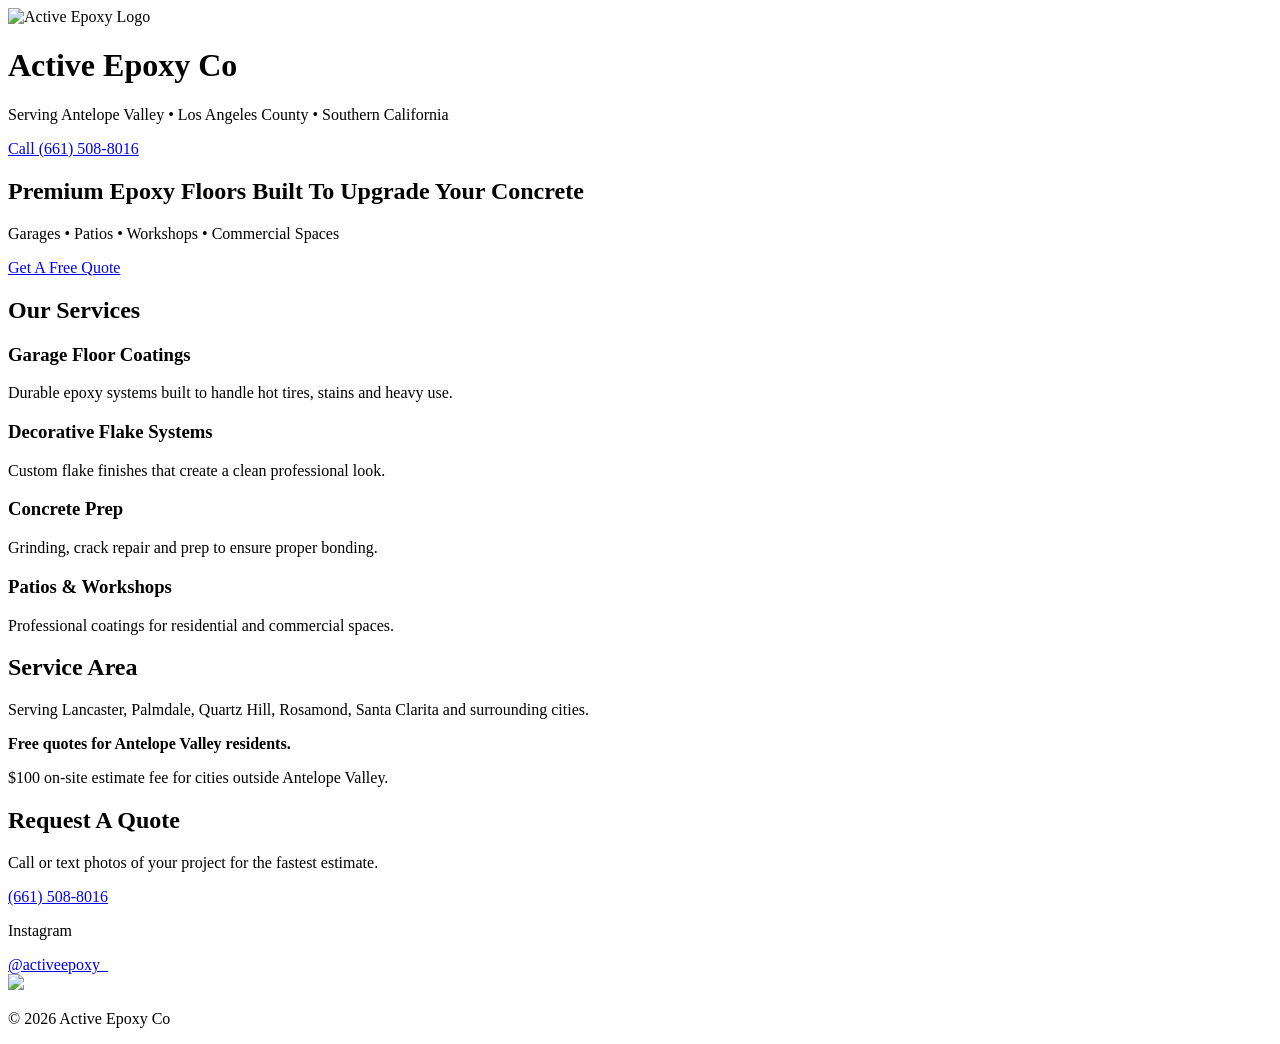
==== index.html @ 8d5c8953 "index.html" ====
<!DOCTYPE html>
<html lang="en">
<head>
<meta charset="UTF-8">
<meta name="viewport" content="width=device-width, initial-scale=1.0">
<title>Active Epoxy Co</title>

<link rel="stylesheet" href="style.css">

</head>

<body>

<header>

<div class="logo">
<img src="images/logo1.png" alt="Active Epoxy Logo">
</div>

<h1>Active Epoxy Co</h1>

<p>Serving Antelope Valley • Los Angeles County • Southern California</p>

<a class="callbtn" href="tel:6615088016">Call (661) 508-8016</a>

</header>


<section class="hero">

<h2>Premium Epoxy Floors Built To Upgrade Your Concrete</h2>

<p>Garages • Patios • Workshops • Commercial Spaces</p>

<a class="quote" href="tel:6615088016">Get A Free Quote</a>

</section>


<section>

<h2>Our Services</h2>

<div class="grid">

<div class="card">
<h3>Garage Floor Coatings</h3>
<p>Durable epoxy systems built to handle hot tires, stains and heavy use.</p>
</div>

<div class="card">
<h3>Decorative Flake Systems</h3>
<p>Custom flake finishes that create a clean professional look.</p>
</div>

<div class="card">
<h3>Concrete Prep</h3>
<p>Grinding, crack repair and prep to ensure proper bonding.</p>
</div>

<div class="card">
<h3>Patios & Workshops</h3>
<p>Professional coatings for residential and commercial spaces.</p>
</div>

</div>

</section>


<section class="servicearea">

<h2>Service Area</h2>

<p>Serving Lancaster, Palmdale, Quartz Hill, Rosamond, Santa Clarita and surrounding cities.</p>

<p><strong>Free quotes for Antelope Valley residents.</strong></p>

<p>$100 on-site estimate fee for cities outside Antelope Valley.</p>

</section>


<section class="contact">

<h2>Request A Quote</h2>

<p>Call or text photos of your project for the fastest estimate.</p>

<a class="callbtn" href="tel:6615088016">(661) 508-8016</a>

<p>Instagram</p>

<a href="https://instagram.com/activeepoxy_">@activeepoxy_</a>

</section>


<footer>

<img src="images/logo2.png" class="footerlogo">

<p>© 2026 Active Epoxy Co</p>

</footer>

</body>
</html>
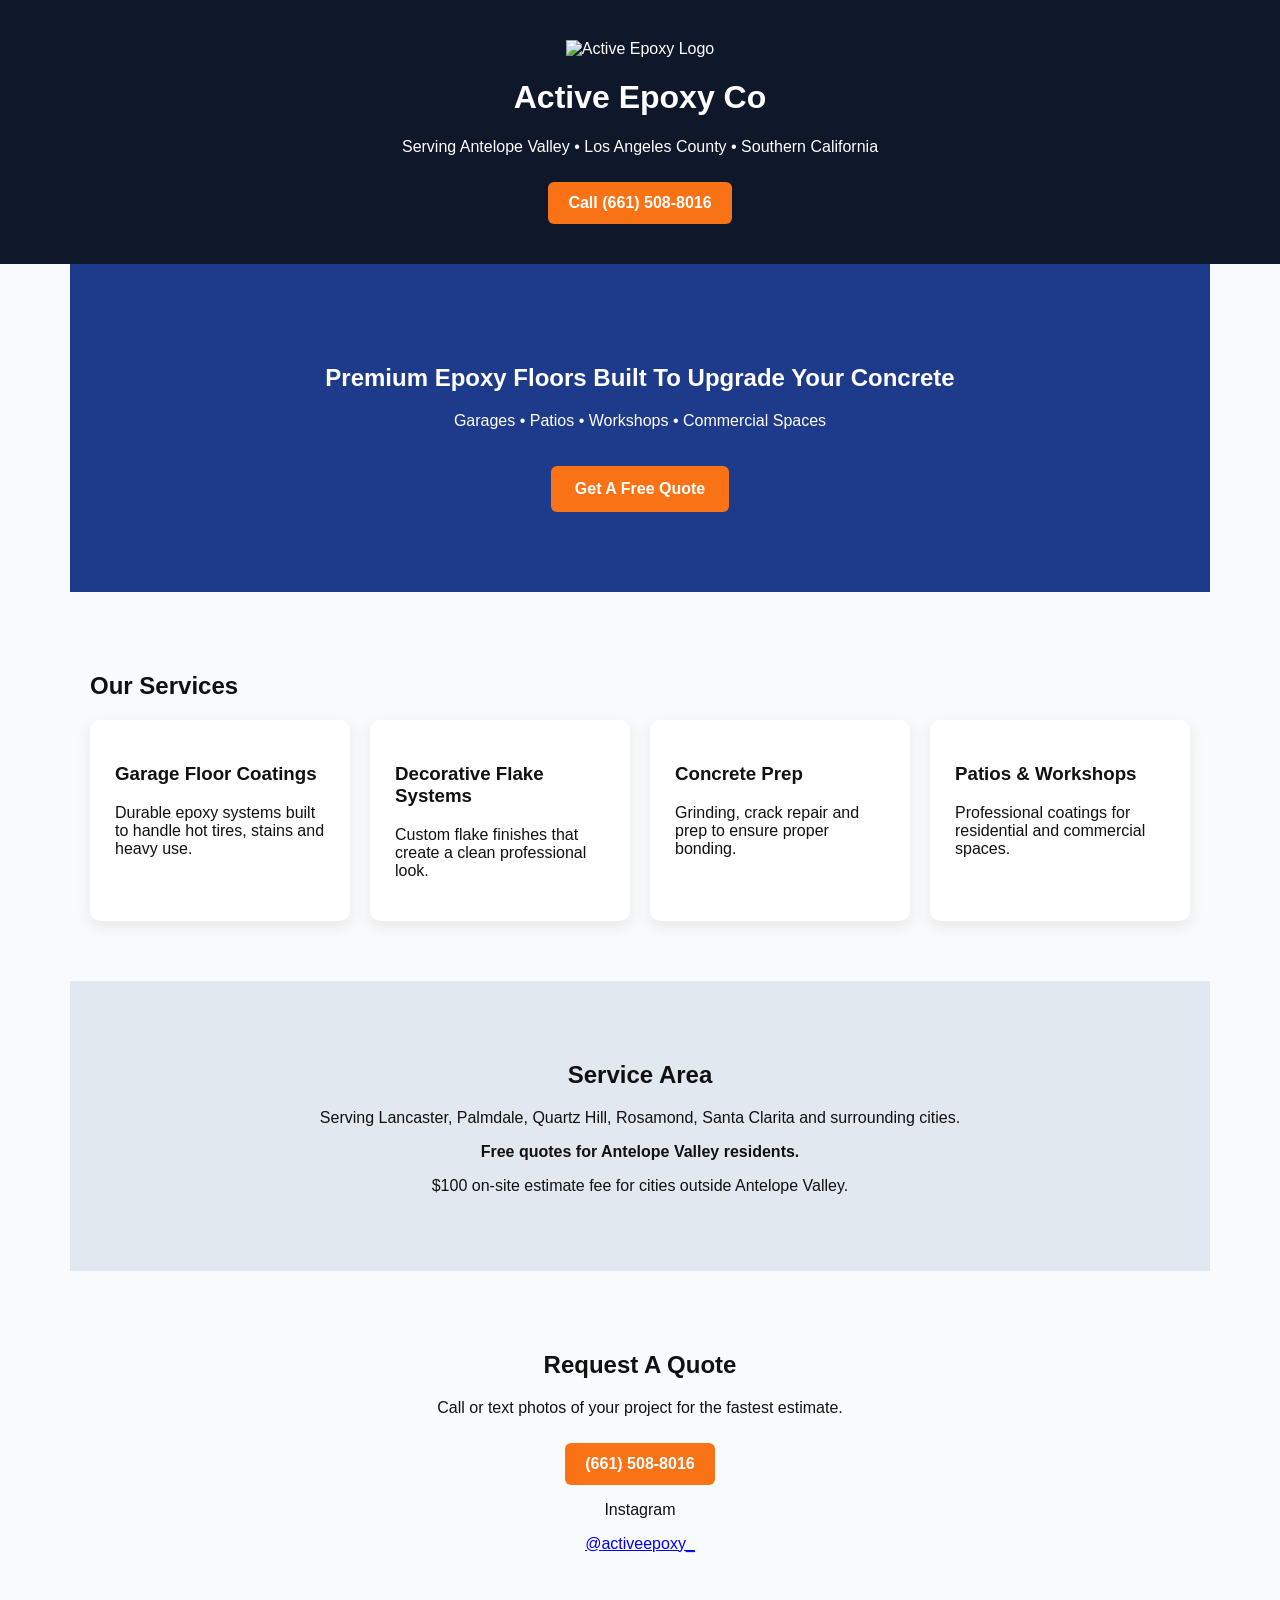
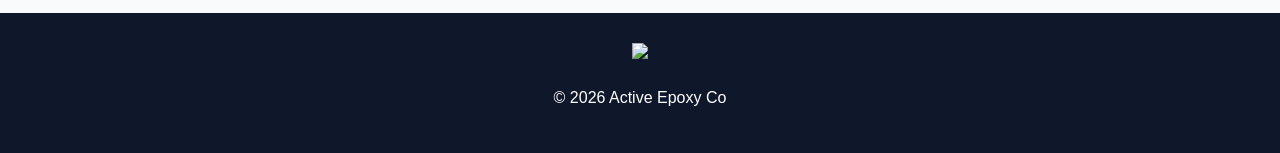
==== commit fed0f8ff: "Update index.html" ====
--- a/index.html
+++ b/index.html
@@ -14,7 +14,7 @@
 <header>
 
 <div class="logo">
-<img src="images/logo1.png" alt="Active Epoxy Logo">
+<img src="images/logo1.PNG" alt="Active Epoxy Logo">
 </div>
 
 <h1>Active Epoxy Co</h1>
@@ -98,7 +98,7 @@
 
 <footer>
 
-<img src="images/logo2.png" class="footerlogo">
+<img src="images/logo2.PNG" class="footerlogo">
 
 <p>© 2026 Active Epoxy Co</p>
 
--- a/style.css
+++ b/style.css
@@ -0,0 +1,86 @@
+body{
+font-family:Arial;
+margin:0;
+background:#f8fafc;
+color:#111;
+}
+
+header{
+background:#0f172a;
+color:white;
+padding:40px;
+text-align:center;
+}
+
+.logo img{
+width:120px;
+}
+
+.hero{
+background:#1e3a8a;
+color:white;
+padding:80px 20px;
+text-align:center;
+}
+
+.quote{
+background:#f97316;
+color:white;
+padding:14px 24px;
+display:inline-block;
+margin-top:20px;
+text-decoration:none;
+border-radius:6px;
+font-weight:bold;
+}
+
+.callbtn{
+background:#f97316;
+color:white;
+padding:12px 20px;
+border-radius:6px;
+text-decoration:none;
+display:inline-block;
+margin-top:10px;
+font-weight:bold;
+}
+
+section{
+padding:60px 20px;
+max-width:1100px;
+margin:auto;
+}
+
+.grid{
+display:grid;
+grid-template-columns:repeat(auto-fit,minmax(250px,1fr));
+gap:20px;
+}
+
+.card{
+background:white;
+padding:25px;
+border-radius:10px;
+box-shadow:0 5px 15px rgba(0,0,0,0.08);
+}
+
+.servicearea{
+background:#e2e8f0;
+text-align:center;
+}
+
+.contact{
+text-align:center;
+}
+
+footer{
+background:#0f172a;
+color:white;
+text-align:center;
+padding:30px;
+}
+
+.footerlogo{
+width:80px;
+margin-bottom:10px;
+}
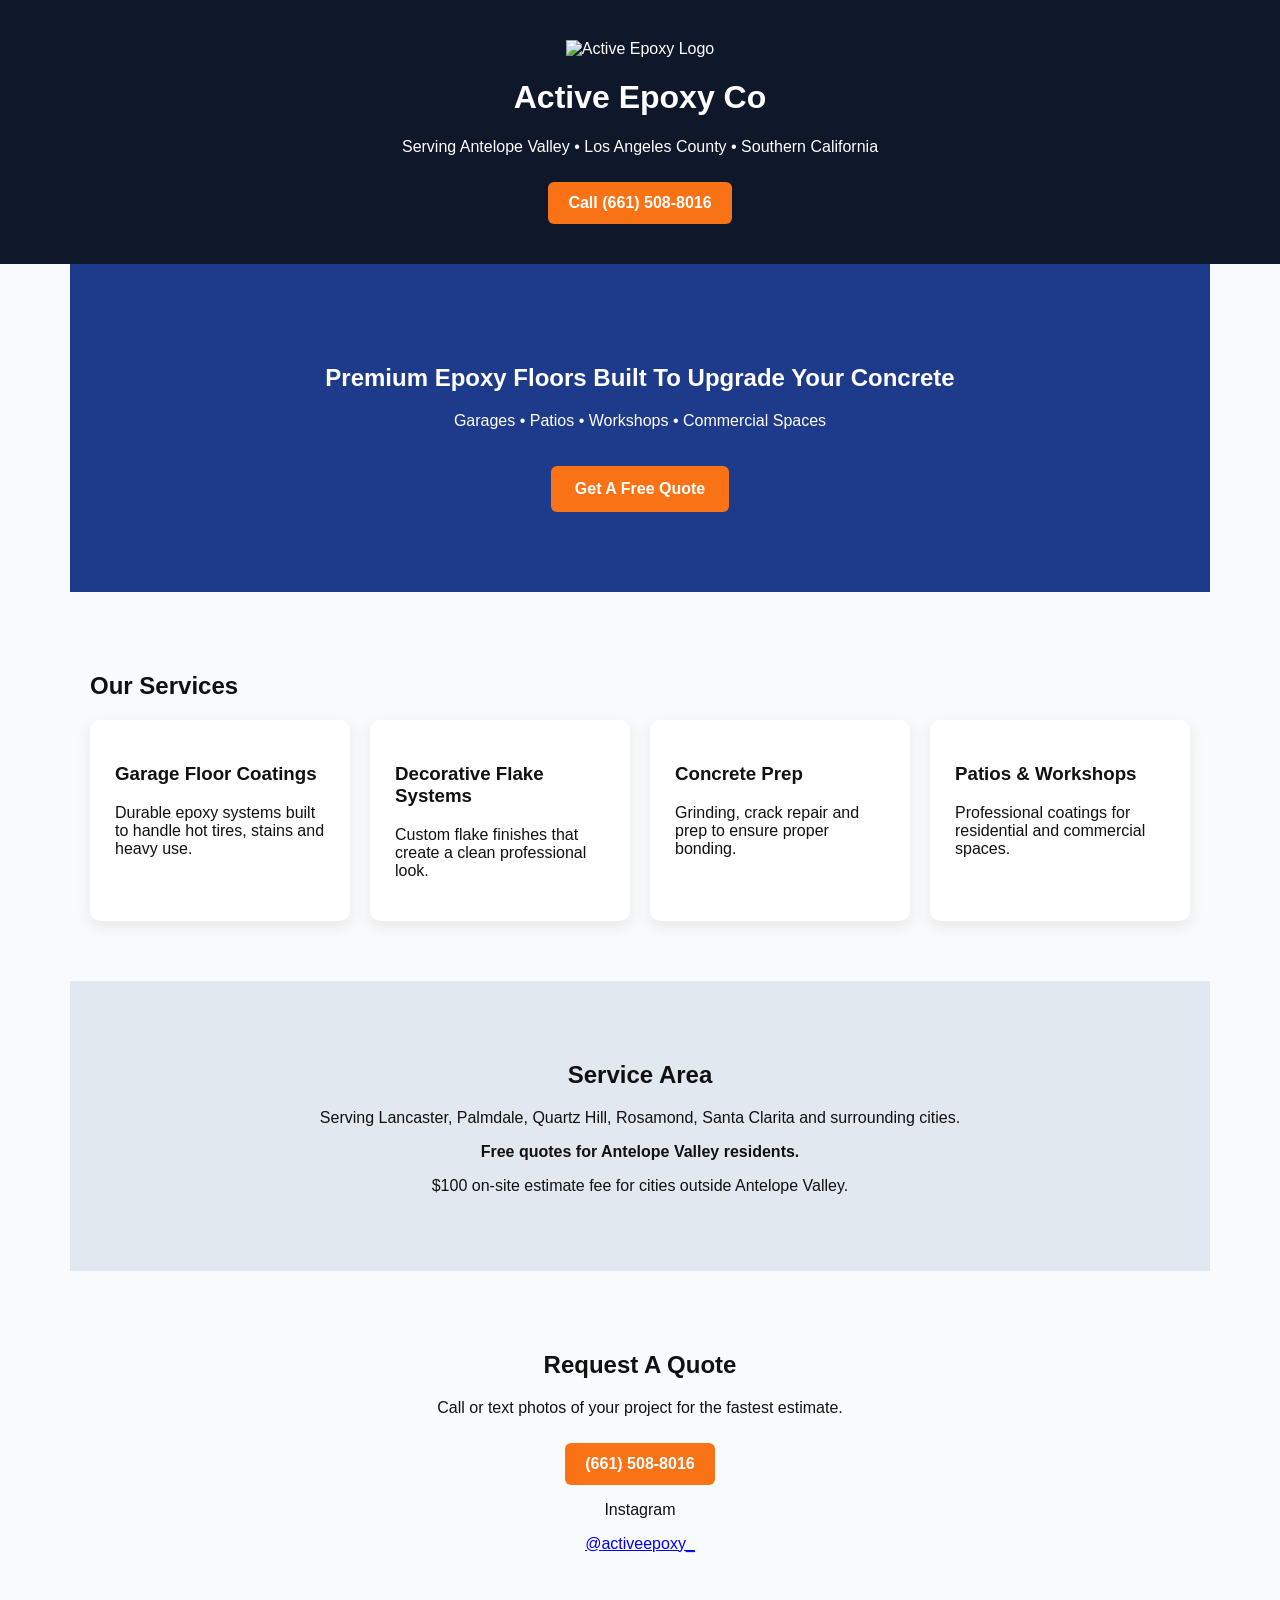
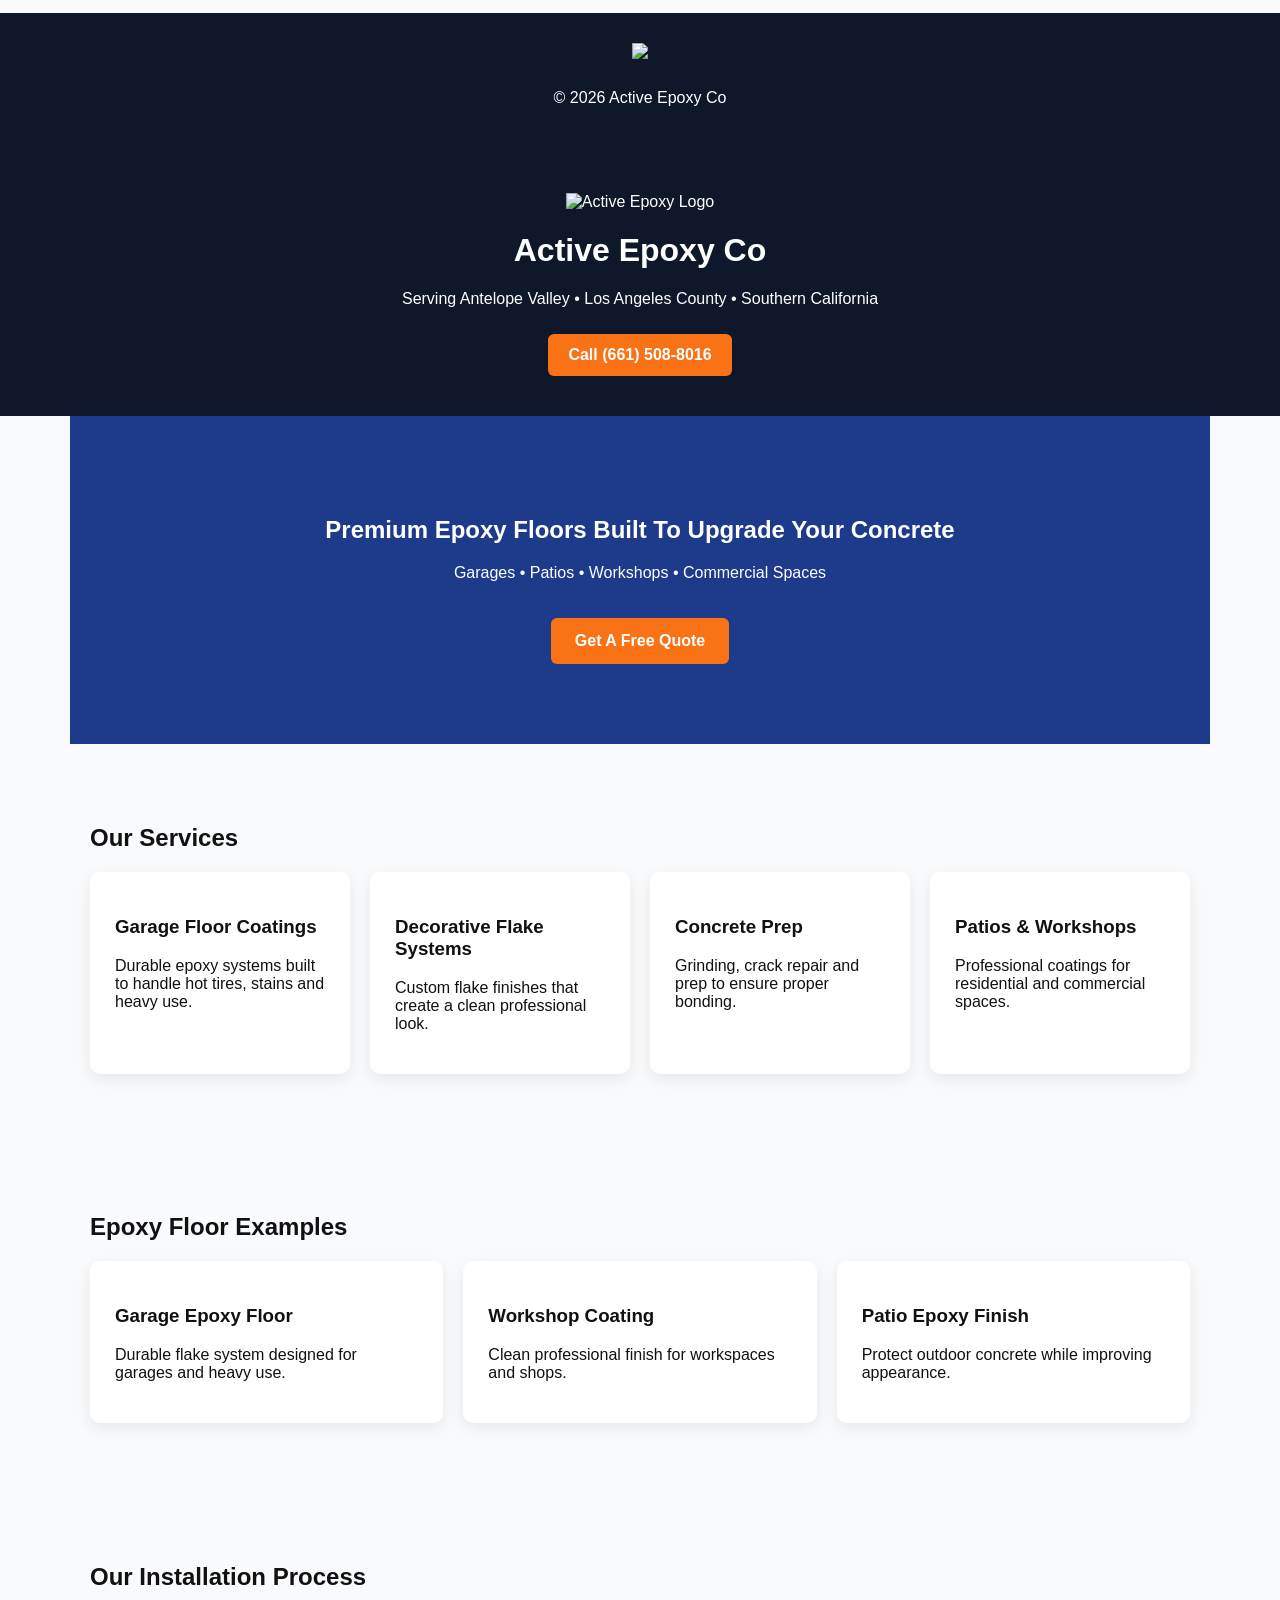
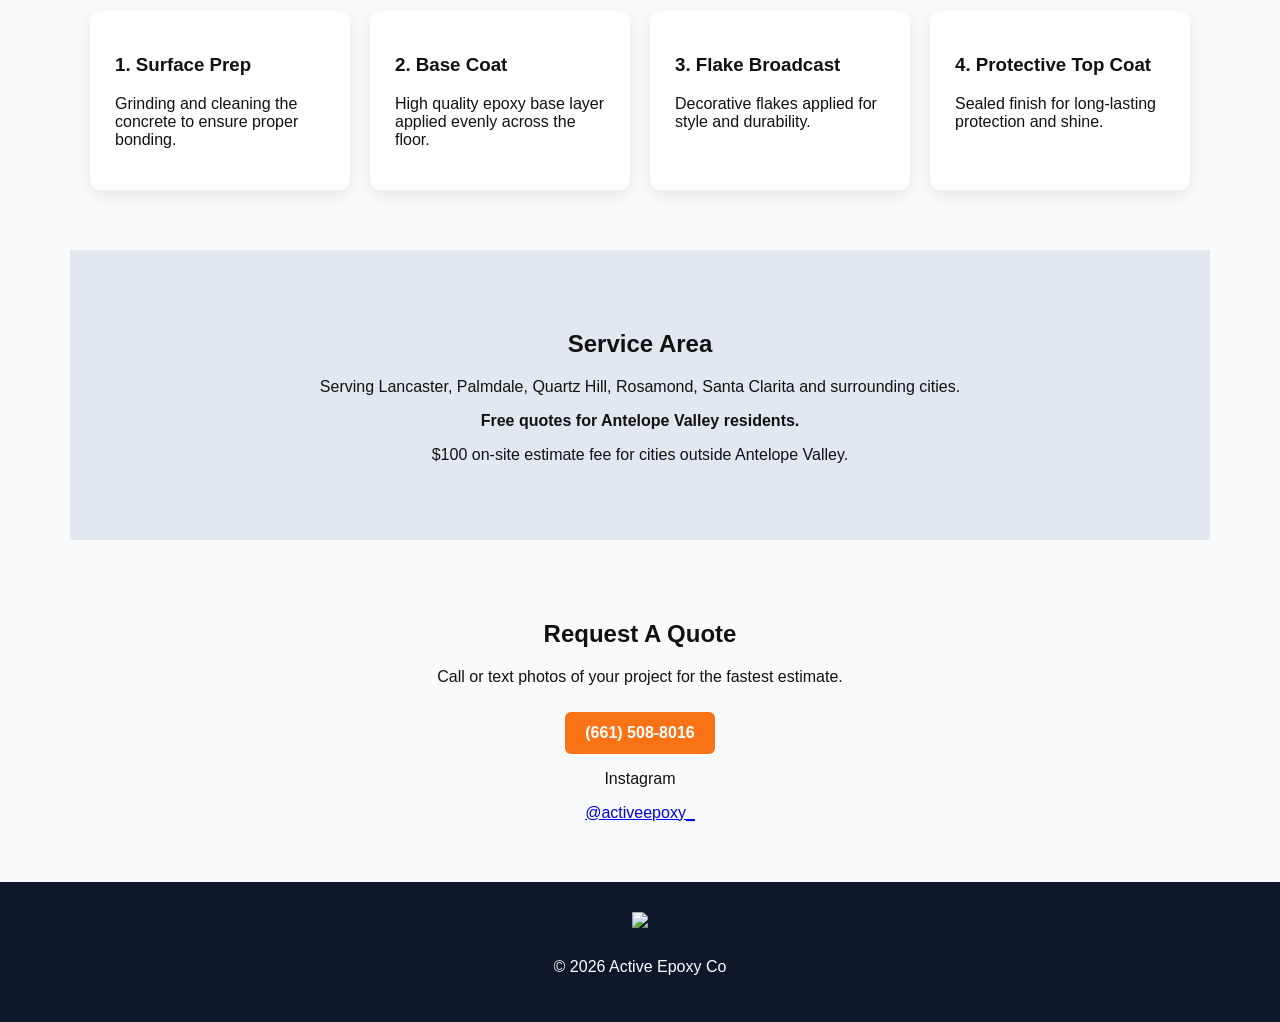
==== commit b7fbb214: "Update index.html" ====
--- a/index.html
+++ b/index.html
@@ -106,3 +106,163 @@
 
 </body>
 </html>
+<!DOCTYPE html>
+
+<html lang="en">
+
+<head>
+<meta charset="UTF-8">
+<meta name="viewport" content="width=device-width, initial-scale=1.0">
+<title>Active Epoxy Co</title>
+
+<link rel="stylesheet" href="style.css">
+
+</head>
+
+<body>
+
+<header>
+
+<div class="logo">
+<img src="logo1.PNG" alt="Active Epoxy Logo">
+</div>
+
+<h1>Active Epoxy Co</h1>
+
+<p>Serving Antelope Valley • Los Angeles County • Southern California</p>
+
+<a class="callbtn" href="tel:6615088016">Call (661) 508-8016</a>
+
+</header>
+
+<section class="hero">
+
+<h2>Premium Epoxy Floors Built To Upgrade Your Concrete</h2>
+
+<p>Garages • Patios • Workshops • Commercial Spaces</p>
+
+<a class="quote" href="tel:6615088016">Get A Free Quote</a>
+
+</section>
+
+<section>
+
+<h2>Our Services</h2>
+
+<div class="grid">
+
+<div class="card">
+<h3>Garage Floor Coatings</h3>
+<p>Durable epoxy systems built to handle hot tires, stains and heavy use.</p>
+</div>
+
+<div class="card">
+<h3>Decorative Flake Systems</h3>
+<p>Custom flake finishes that create a clean professional look.</p>
+</div>
+
+<div class="card">
+<h3>Concrete Prep</h3>
+<p>Grinding, crack repair and prep to ensure proper bonding.</p>
+</div>
+
+<div class="card">
+<h3>Patios & Workshops</h3>
+<p>Professional coatings for residential and commercial spaces.</p>
+</div>
+
+</div>
+
+</section>
+
+<section>
+
+<h2>Epoxy Floor Examples</h2>
+
+<div class="grid">
+
+<div class="card">
+<h3>Garage Epoxy Floor</h3>
+<p>Durable flake system designed for garages and heavy use.</p>
+</div>
+
+<div class="card">
+<h3>Workshop Coating</h3>
+<p>Clean professional finish for workspaces and shops.</p>
+</div>
+
+<div class="card">
+<h3>Patio Epoxy Finish</h3>
+<p>Protect outdoor concrete while improving appearance.</p>
+</div>
+
+</div>
+
+</section>
+
+<section>
+
+<h2>Our Installation Process</h2>
+
+<div class="grid">
+
+<div class="card">
+<h3>1. Surface Prep</h3>
+<p>Grinding and cleaning the concrete to ensure proper bonding.</p>
+</div>
+
+<div class="card">
+<h3>2. Base Coat</h3>
+<p>High quality epoxy base layer applied evenly across the floor.</p>
+</div>
+
+<div class="card">
+<h3>3. Flake Broadcast</h3>
+<p>Decorative flakes applied for style and durability.</p>
+</div>
+
+<div class="card">
+<h3>4. Protective Top Coat</h3>
+<p>Sealed finish for long-lasting protection and shine.</p>
+</div>
+
+</div>
+
+</section>
+
+<section class="servicearea">
+
+<h2>Service Area</h2>
+
+<p>Serving Lancaster, Palmdale, Quartz Hill, Rosamond, Santa Clarita and surrounding cities.</p>
+
+<p><strong>Free quotes for Antelope Valley residents.</strong></p>
+
+<p>$100 on-site estimate fee for cities outside Antelope Valley.</p>
+
+</section>
+
+<section class="contact">
+
+<h2>Request A Quote</h2>
+
+<p>Call or text photos of your project for the fastest estimate.</p>
+
+<a class="callbtn" href="tel:6615088016">(661) 508-8016</a>
+
+<p>Instagram</p>
+
+<a href="https://instagram.com/activeepoxy_">@activeepoxy_</a>
+
+</section>
+
+<footer>
+
+<img src="logo2.PNG" class="footerlogo">
+
+<p>© 2026 Active Epoxy Co</p>
+
+</footer>
+
+</body>
+</html>
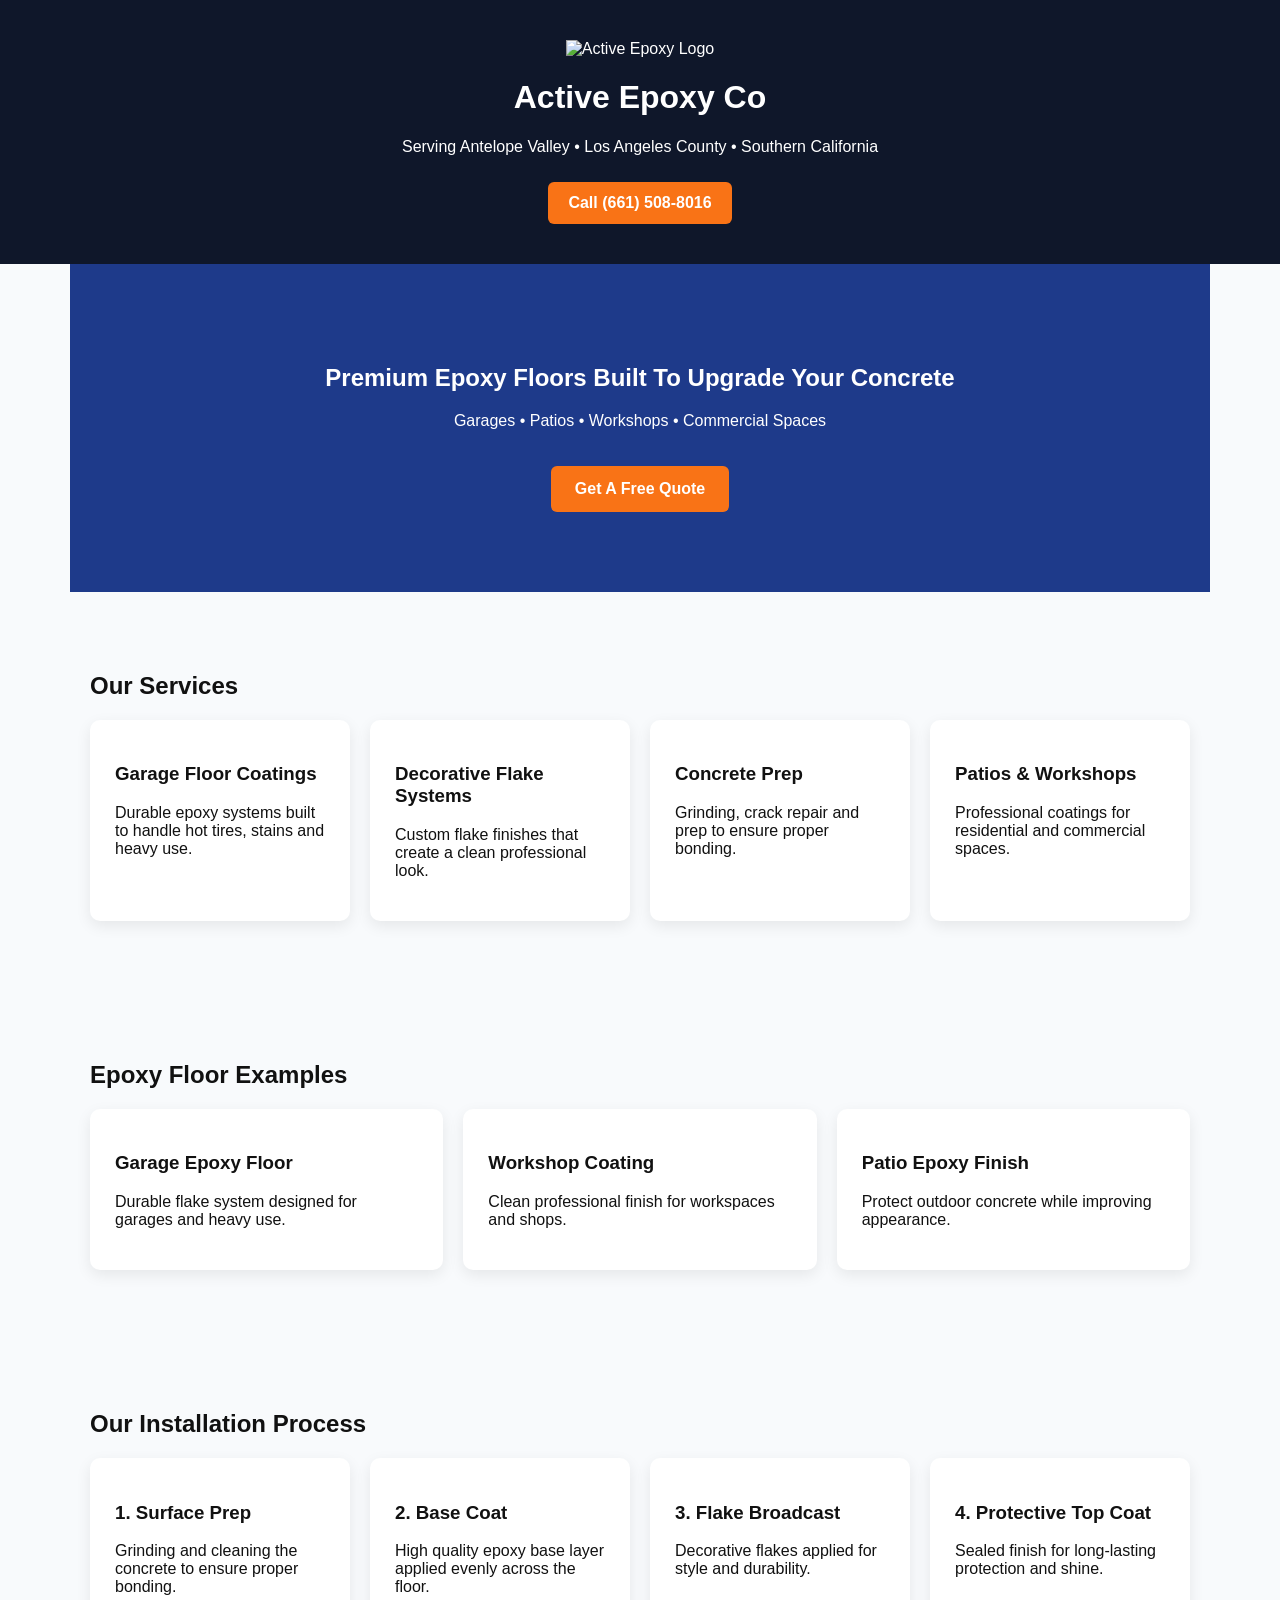
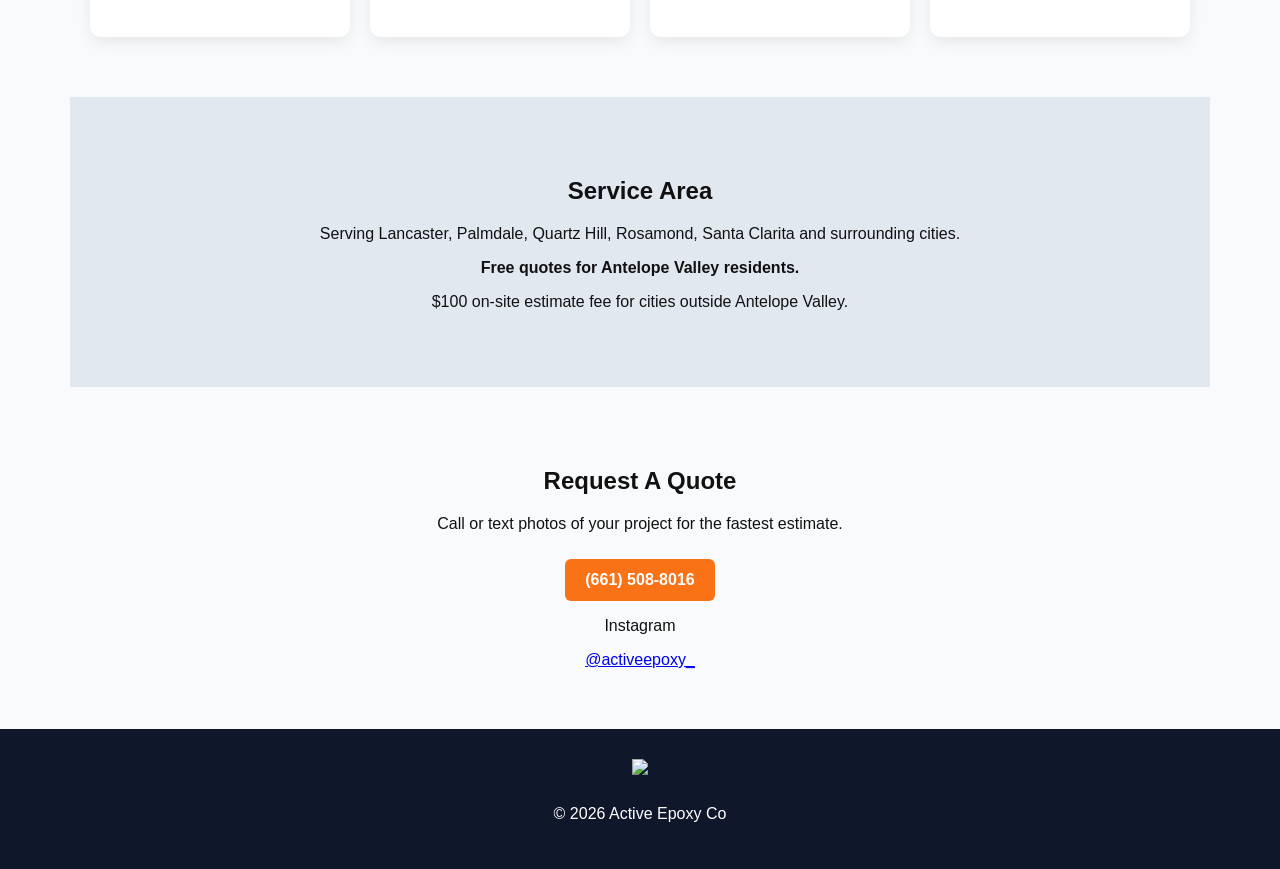
==== commit ff2deb0f: "Update index.html" ====
--- a/index.html
+++ b/index.html
@@ -1,5 +1,6 @@
 <!DOCTYPE html>
 <html lang="en">
+
 <head>
 <meta charset="UTF-8">
 <meta name="viewport" content="width=device-width, initial-scale=1.0">
@@ -14,7 +15,7 @@
 <header>
 
 <div class="logo">
-<img src="images/logo1.PNG" alt="Active Epoxy Logo">
+<img src="logo1.PNG" alt="Active Epoxy Logo">
 </div>
 
 <h1>Active Epoxy Co</h1>
@@ -68,113 +69,6 @@
 </section>
 
 
-<section class="servicearea">
-
-<h2>Service Area</h2>
-
-<p>Serving Lancaster, Palmdale, Quartz Hill, Rosamond, Santa Clarita and surrounding cities.</p>
-
-<p><strong>Free quotes for Antelope Valley residents.</strong></p>
-
-<p>$100 on-site estimate fee for cities outside Antelope Valley.</p>
-
-</section>
-
-
-<section class="contact">
-
-<h2>Request A Quote</h2>
-
-<p>Call or text photos of your project for the fastest estimate.</p>
-
-<a class="callbtn" href="tel:6615088016">(661) 508-8016</a>
-
-<p>Instagram</p>
-
-<a href="https://instagram.com/activeepoxy_">@activeepoxy_</a>
-
-</section>
-
-
-<footer>
-
-<img src="images/logo2.PNG" class="footerlogo">
-
-<p>© 2026 Active Epoxy Co</p>
-
-</footer>
-
-</body>
-</html>
-<!DOCTYPE html>
-
-<html lang="en">
-
-<head>
-<meta charset="UTF-8">
-<meta name="viewport" content="width=device-width, initial-scale=1.0">
-<title>Active Epoxy Co</title>
-
-<link rel="stylesheet" href="style.css">
-
-</head>
-
-<body>
-
-<header>
-
-<div class="logo">
-<img src="logo1.PNG" alt="Active Epoxy Logo">
-</div>
-
-<h1>Active Epoxy Co</h1>
-
-<p>Serving Antelope Valley • Los Angeles County • Southern California</p>
-
-<a class="callbtn" href="tel:6615088016">Call (661) 508-8016</a>
-
-</header>
-
-<section class="hero">
-
-<h2>Premium Epoxy Floors Built To Upgrade Your Concrete</h2>
-
-<p>Garages • Patios • Workshops • Commercial Spaces</p>
-
-<a class="quote" href="tel:6615088016">Get A Free Quote</a>
-
-</section>
-
-<section>
-
-<h2>Our Services</h2>
-
-<div class="grid">
-
-<div class="card">
-<h3>Garage Floor Coatings</h3>
-<p>Durable epoxy systems built to handle hot tires, stains and heavy use.</p>
-</div>
-
-<div class="card">
-<h3>Decorative Flake Systems</h3>
-<p>Custom flake finishes that create a clean professional look.</p>
-</div>
-
-<div class="card">
-<h3>Concrete Prep</h3>
-<p>Grinding, crack repair and prep to ensure proper bonding.</p>
-</div>
-
-<div class="card">
-<h3>Patios & Workshops</h3>
-<p>Professional coatings for residential and commercial spaces.</p>
-</div>
-
-</div>
-
-</section>
-
 <section>
 
 <h2>Epoxy Floor Examples</h2>
@@ -199,6 +93,7 @@
 </div>
 
 </section>
+
 
 <section>
 
@@ -230,6 +125,7 @@
 
 </section>
 
+
 <section class="servicearea">
 
 <h2>Service Area</h2>
@@ -241,6 +137,7 @@
 <p>$100 on-site estimate fee for cities outside Antelope Valley.</p>
 
 </section>
+
 
 <section class="contact">
 
@@ -256,6 +153,7 @@
 
 </section>
 
+
 <footer>
 
 <img src="logo2.PNG" class="footerlogo">
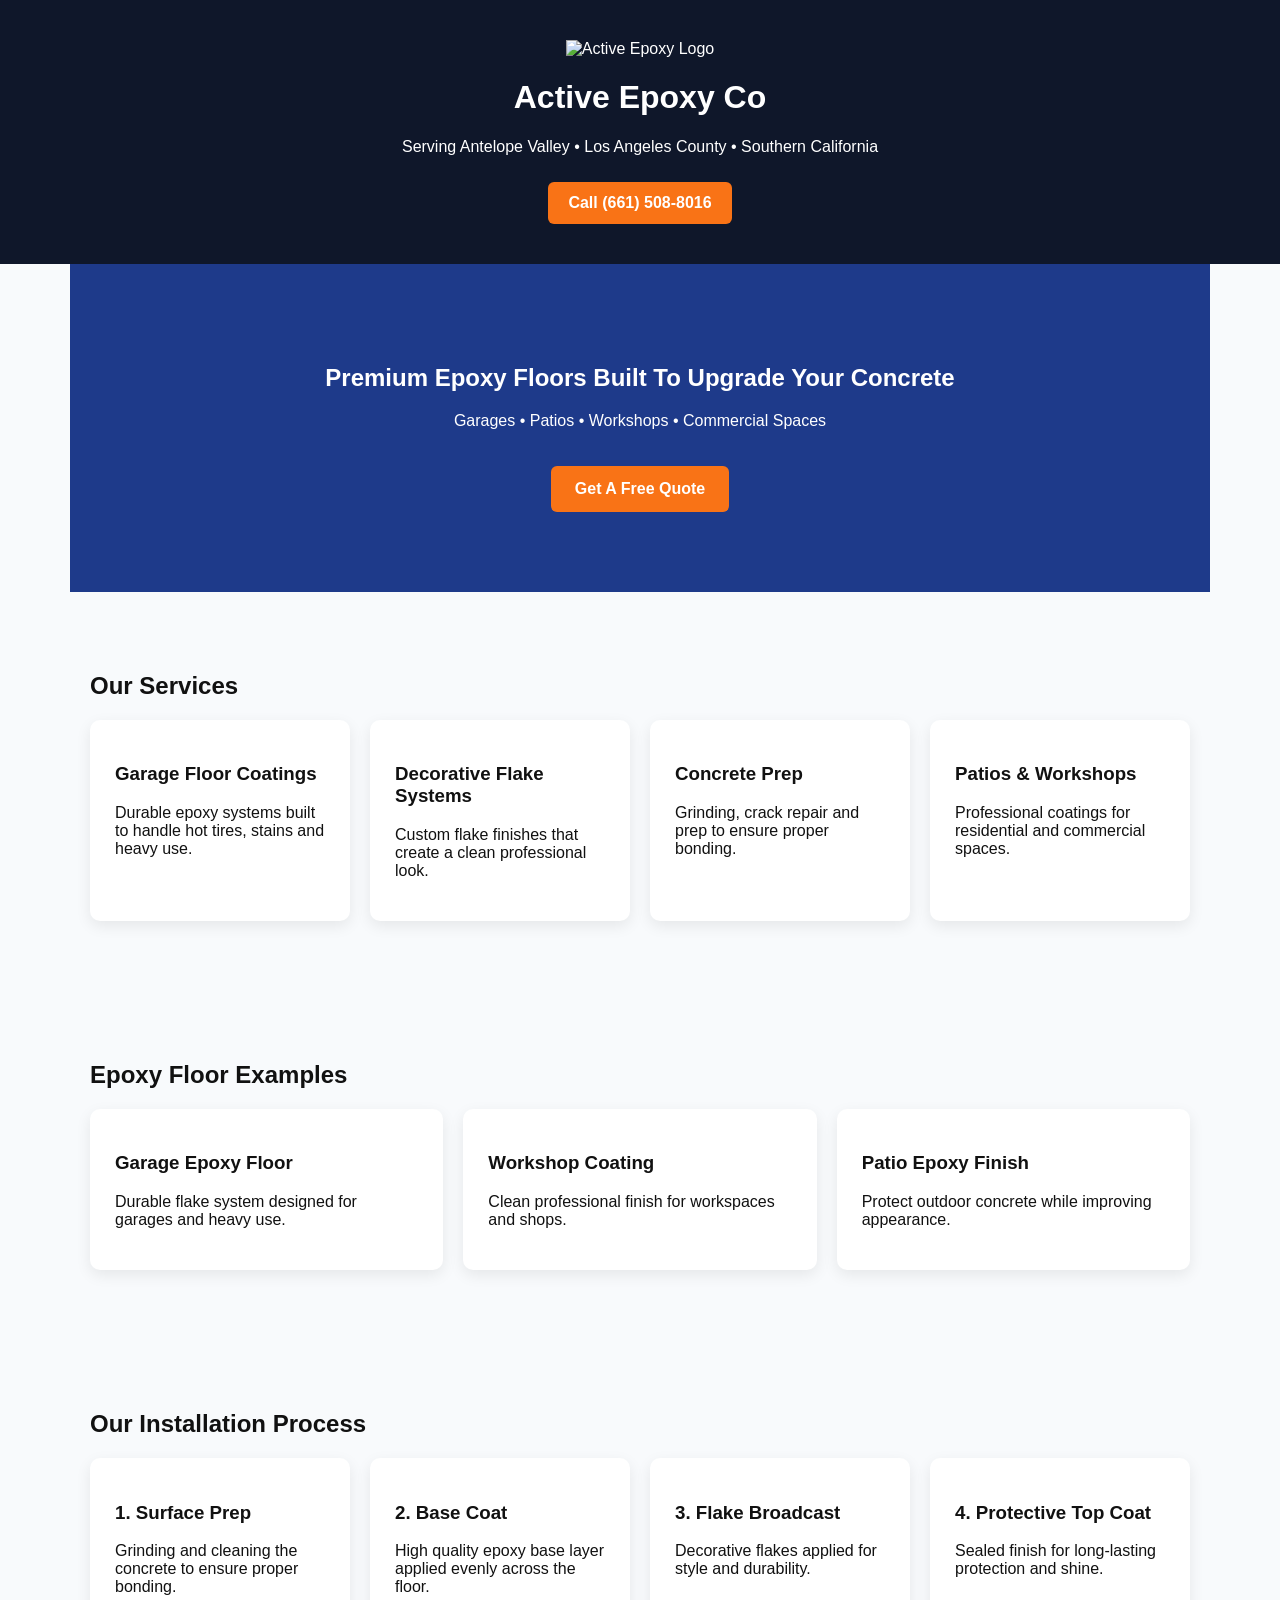
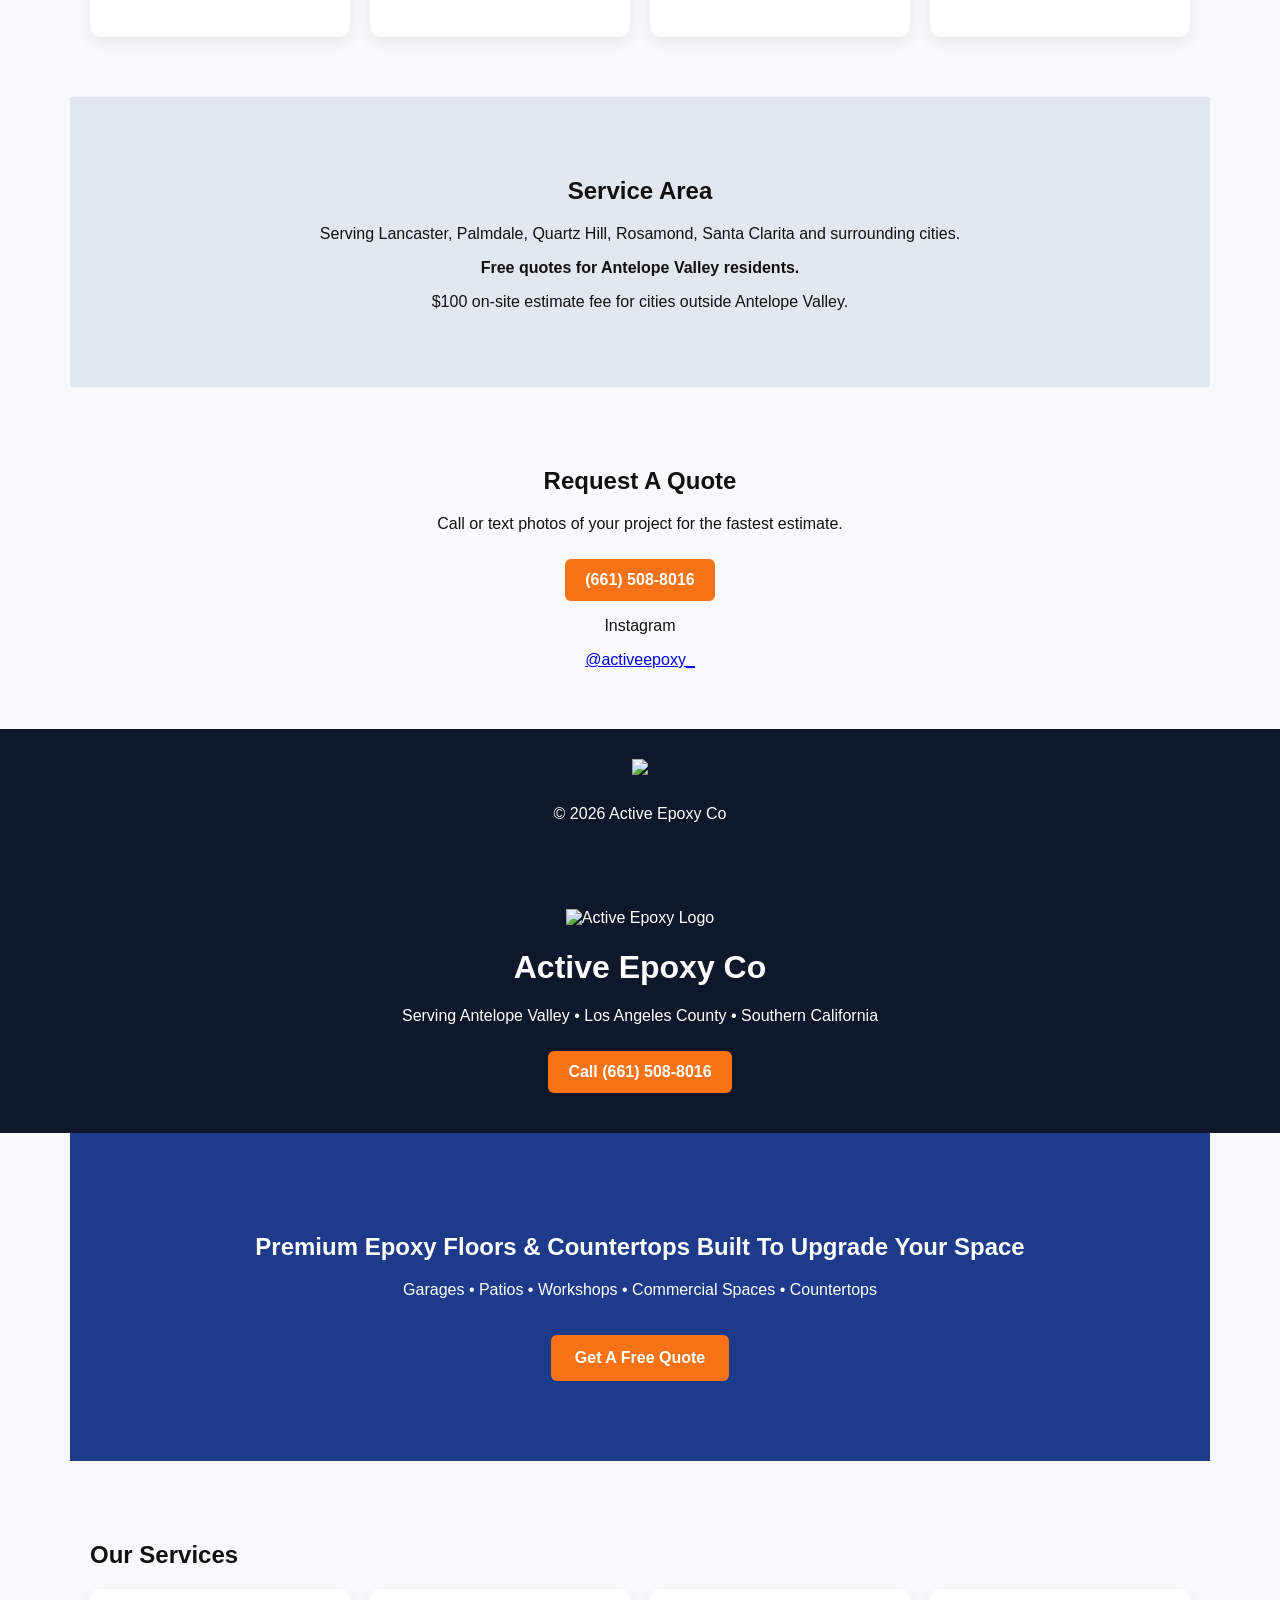
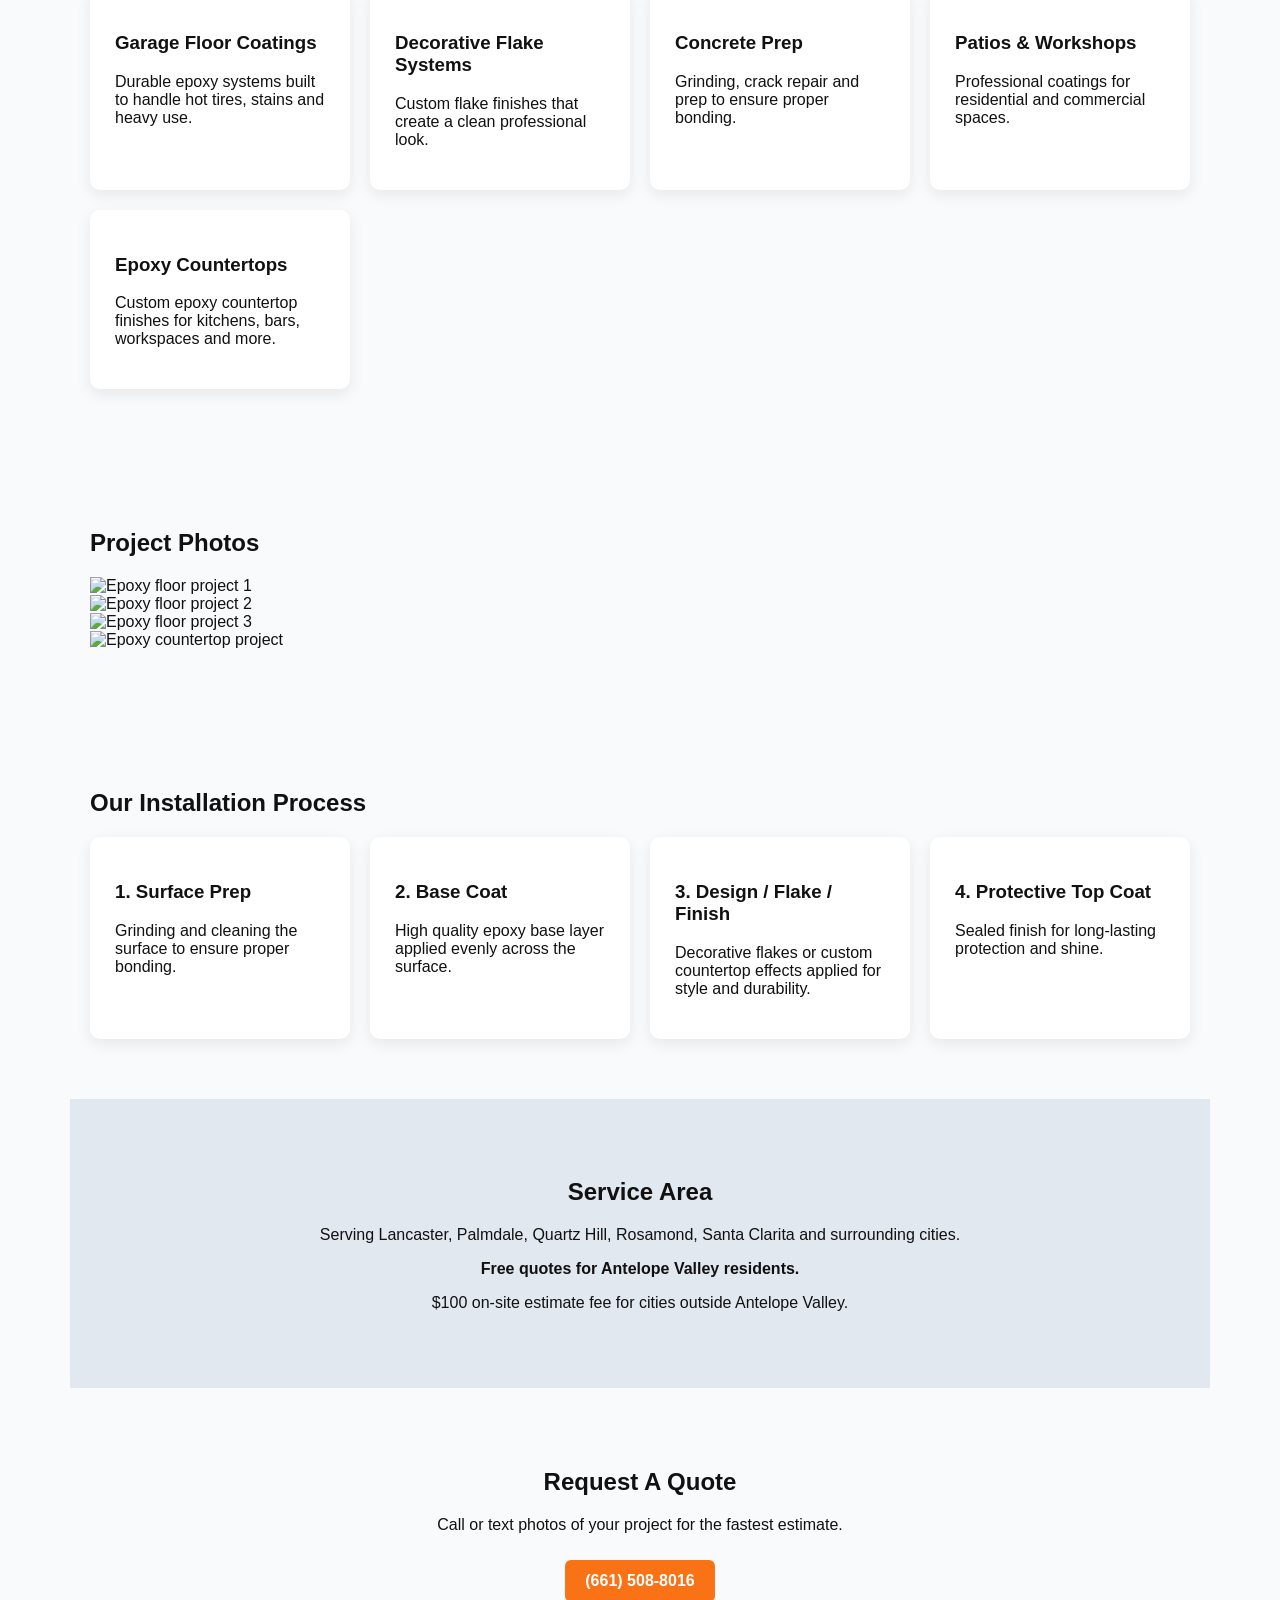
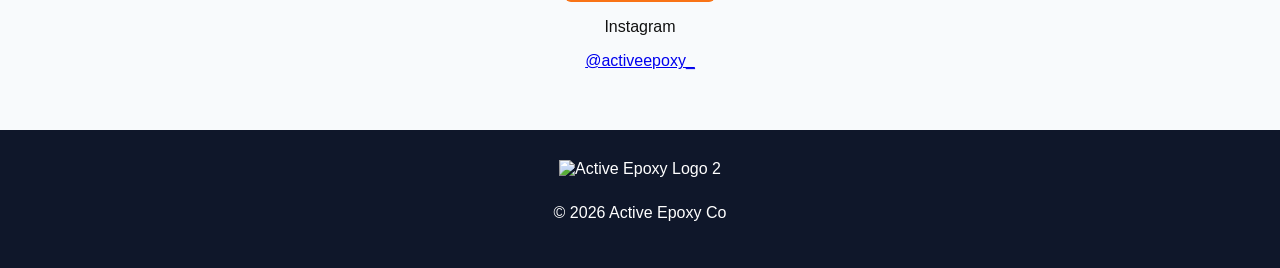
==== commit 58f4002d: "Update index.html" ====
--- a/index.html
+++ b/index.html
@@ -164,3 +164,131 @@
 
 </body>
 </html>
+<!DOCTYPE html>
+<html lang="en">
+<head>
+  <meta charset="UTF-8">
+  <meta name="viewport" content="width=device-width, initial-scale=1.0">
+  <title>Active Epoxy Co</title>
+  <link rel="stylesheet" href="style.css">
+</head>
+
+<body>
+
+<header>
+  <div class="logo">
+    <img src="logo1.PNG" alt="Active Epoxy Logo">
+  </div>
+
+  <h1>Active Epoxy Co</h1>
+  <p>Serving Antelope Valley • Los Angeles County • Southern California</p>
+  <a class="callbtn" href="tel:6615088016">Call (661) 508-8016</a>
+</header>
+
+<section class="hero">
+  <h2>Premium Epoxy Floors & Countertops Built To Upgrade Your Space</h2>
+  <p>Garages • Patios • Workshops • Commercial Spaces • Countertops</p>
+  <a class="quote" href="tel:6615088016">Get A Free Quote</a>
+</section>
+
+<section>
+  <h2>Our Services</h2>
+
+  <div class="grid">
+    <div class="card">
+      <h3>Garage Floor Coatings</h3>
+      <p>Durable epoxy systems built to handle hot tires, stains and heavy use.</p>
+    </div>
+
+    <div class="card">
+      <h3>Decorative Flake Systems</h3>
+      <p>Custom flake finishes that create a clean professional look.</p>
+    </div>
+
+    <div class="card">
+      <h3>Concrete Prep</h3>
+      <p>Grinding, crack repair and prep to ensure proper bonding.</p>
+    </div>
+
+    <div class="card">
+      <h3>Patios & Workshops</h3>
+      <p>Professional coatings for residential and commercial spaces.</p>
+    </div>
+
+    <div class="card">
+      <h3>Epoxy Countertops</h3>
+      <p>Custom epoxy countertop finishes for kitchens, bars, workspaces and more.</p>
+    </div>
+  </div>
+</section>
+
+<section>
+  <h2>Project Photos</h2>
+
+  <div class="gallery-grid">
+    <div class="photo-card">
+      <img src="photo1.jpg" alt="Epoxy floor project 1">
+    </div>
+
+    <div class="photo-card">
+      <img src="photo2.jpg" alt="Epoxy floor project 2">
+    </div>
+
+    <div class="photo-card">
+      <img src="photo3.jpg" alt="Epoxy floor project 3">
+    </div>
+
+    <div class="photo-card">
+      <img src="countertop1.jpg" alt="Epoxy countertop project">
+    </div>
+  </div>
+</section>
+
+<section>
+  <h2>Our Installation Process</h2>
+
+  <div class="grid">
+    <div class="card">
+      <h3>1. Surface Prep</h3>
+      <p>Grinding and cleaning the surface to ensure proper bonding.</p>
+    </div>
+
+    <div class="card">
+      <h3>2. Base Coat</h3>
+      <p>High quality epoxy base layer applied evenly across the surface.</p>
+    </div>
+
+    <div class="card">
+      <h3>3. Design / Flake / Finish</h3>
+      <p>Decorative flakes or custom countertop effects applied for style and durability.</p>
+    </div>
+
+    <div class="card">
+      <h3>4. Protective Top Coat</h3>
+      <p>Sealed finish for long-lasting protection and shine.</p>
+    </div>
+  </div>
+</section>
+
+<section class="servicearea">
+  <h2>Service Area</h2>
+  <p>Serving Lancaster, Palmdale, Quartz Hill, Rosamond, Santa Clarita and surrounding cities.</p>
+  <p><strong>Free quotes for Antelope Valley residents.</strong></p>
+  <p>$100 on-site estimate fee for cities outside Antelope Valley.</p>
+</section>
+
+<section class="contact">
+  <h2>Request A Quote</h2>
+  <p>Call or text photos of your project for the fastest estimate.</p>
+  <a class="callbtn" href="tel:6615088016">(661) 508-8016</a>
+  <p>Instagram</p>
+  <a href="https://instagram.com/activeepoxy_">@activeepoxy_</a>
+</section>
+
+<footer>
+  <img src="logo2.PNG" class="footerlogo" alt="Active Epoxy Logo 2">
+  <p>© 2026 Active Epoxy Co</p>
+</footer>
+
+</body>
+</html>
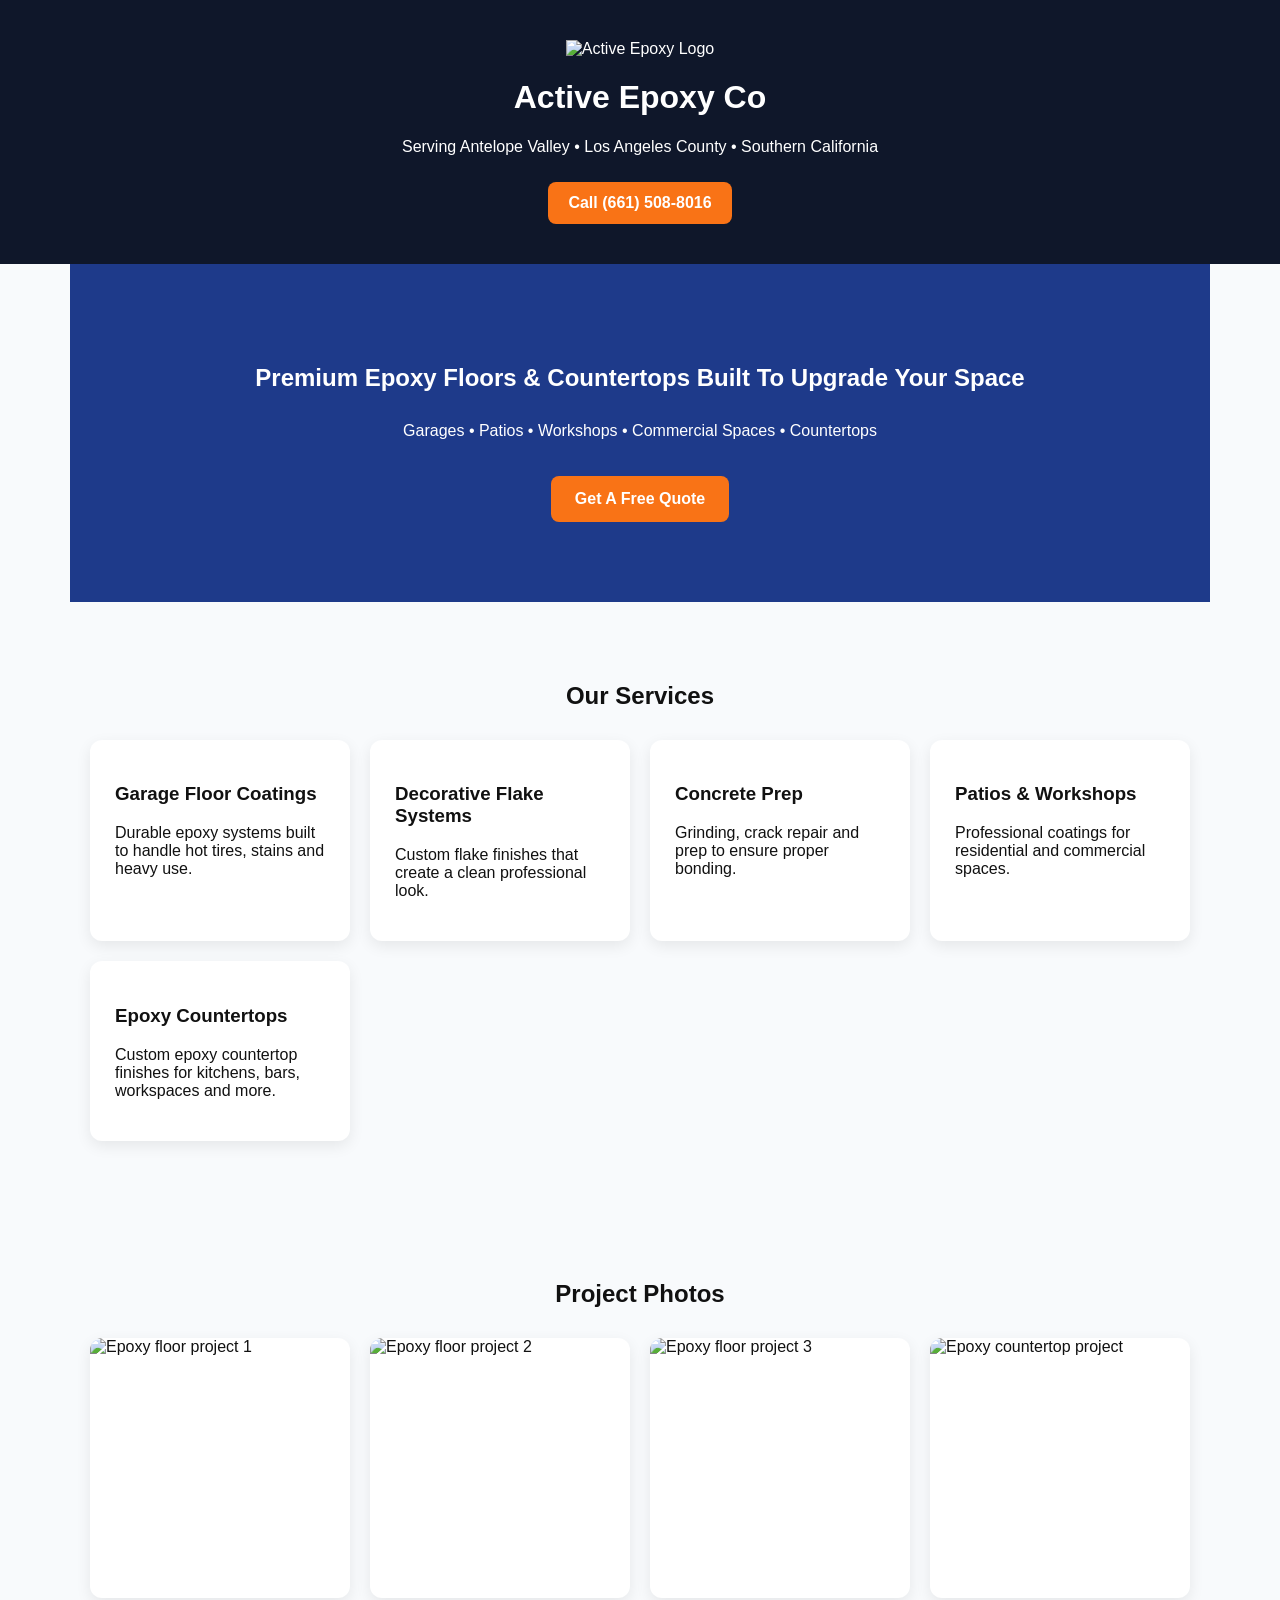
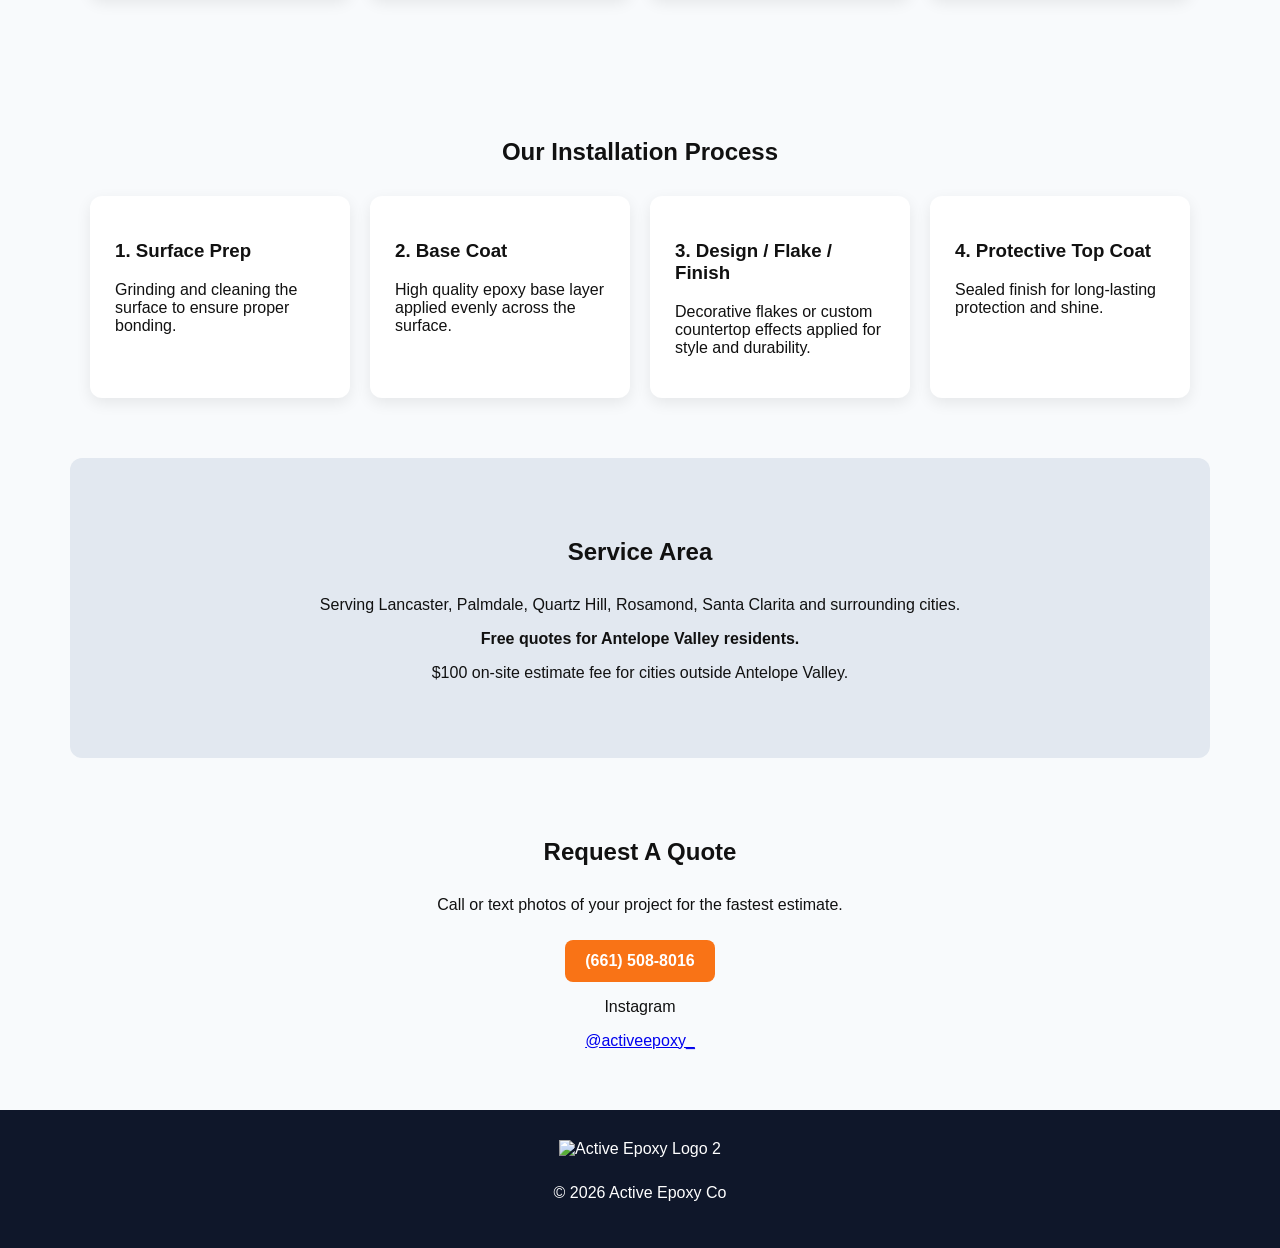
==== commit 14ac81cb: "Update index.html" ====
--- a/index.html
+++ b/index.html
@@ -1,169 +1,3 @@
-<!DOCTYPE html>
-<html lang="en">
-
-<head>
-<meta charset="UTF-8">
-<meta name="viewport" content="width=device-width, initial-scale=1.0">
-<title>Active Epoxy Co</title>
-
-<link rel="stylesheet" href="style.css">
-
-</head>
-
-<body>
-
-<header>
-
-<div class="logo">
-<img src="logo1.PNG" alt="Active Epoxy Logo">
-</div>
-
-<h1>Active Epoxy Co</h1>
-
-<p>Serving Antelope Valley • Los Angeles County • Southern California</p>
-
-<a class="callbtn" href="tel:6615088016">Call (661) 508-8016</a>
-
-</header>
-
-
-<section class="hero">
-
-<h2>Premium Epoxy Floors Built To Upgrade Your Concrete</h2>
-
-<p>Garages • Patios • Workshops • Commercial Spaces</p>
-
-<a class="quote" href="tel:6615088016">Get A Free Quote</a>
-
-</section>
-
-
-<section>
-
-<h2>Our Services</h2>
-
-<div class="grid">
-
-<div class="card">
-<h3>Garage Floor Coatings</h3>
-<p>Durable epoxy systems built to handle hot tires, stains and heavy use.</p>
-</div>
-
-<div class="card">
-<h3>Decorative Flake Systems</h3>
-<p>Custom flake finishes that create a clean professional look.</p>
-</div>
-
-<div class="card">
-<h3>Concrete Prep</h3>
-<p>Grinding, crack repair and prep to ensure proper bonding.</p>
-</div>
-
-<div class="card">
-<h3>Patios & Workshops</h3>
-<p>Professional coatings for residential and commercial spaces.</p>
-</div>
-
-</div>
-
-</section>
-
-
-<section>
-
-<h2>Epoxy Floor Examples</h2>
-
-<div class="grid">
-
-<div class="card">
-<h3>Garage Epoxy Floor</h3>
-<p>Durable flake system designed for garages and heavy use.</p>
-</div>
-
-<div class="card">
-<h3>Workshop Coating</h3>
-<p>Clean professional finish for workspaces and shops.</p>
-</div>
-
-<div class="card">
-<h3>Patio Epoxy Finish</h3>
-<p>Protect outdoor concrete while improving appearance.</p>
-</div>
-
-</div>
-
-</section>
-
-
-<section>
-
-<h2>Our Installation Process</h2>
-
-<div class="grid">
-
-<div class="card">
-<h3>1. Surface Prep</h3>
-<p>Grinding and cleaning the concrete to ensure proper bonding.</p>
-</div>
-
-<div class="card">
-<h3>2. Base Coat</h3>
-<p>High quality epoxy base layer applied evenly across the floor.</p>
-</div>
-
-<div class="card">
-<h3>3. Flake Broadcast</h3>
-<p>Decorative flakes applied for style and durability.</p>
-</div>
-
-<div class="card">
-<h3>4. Protective Top Coat</h3>
-<p>Sealed finish for long-lasting protection and shine.</p>
-</div>
-
-</div>
-
-</section>
-
-
-<section class="servicearea">
-
-<h2>Service Area</h2>
-
-<p>Serving Lancaster, Palmdale, Quartz Hill, Rosamond, Santa Clarita and surrounding cities.</p>
-
-<p><strong>Free quotes for Antelope Valley residents.</strong></p>
-
-<p>$100 on-site estimate fee for cities outside Antelope Valley.</p>
-
-</section>
-
-
-<section class="contact">
-
-<h2>Request A Quote</h2>
-
-<p>Call or text photos of your project for the fastest estimate.</p>
-
-<a class="callbtn" href="tel:6615088016">(661) 508-8016</a>
-
-<p>Instagram</p>
-
-<a href="https://instagram.com/activeepoxy_">@activeepoxy_</a>
-
-</section>
-
-
-<footer>
-
-<img src="logo2.PNG" class="footerlogo">
-
-<p>© 2026 Active Epoxy Co</p>
-
-</footer>
-
-</body>
-</html>
 <!DOCTYPE html>
 <html lang="en">
 <head>
--- a/style.css
+++ b/style.css
@@ -84,3 +84,116 @@
 width:80px;
 margin-bottom:10px;
 }
+body{
+  font-family: Arial, sans-serif;
+  margin:0;
+  background:#f8fafc;
+  color:#111;
+}
+
+header{
+  background:#0f172a;
+  color:white;
+  padding:40px 20px;
+  text-align:center;
+}
+
+.logo img{
+  width:130px;
+  max-width:100%;
+}
+
+.hero{
+  background:#1e3a8a;
+  color:white;
+  padding:80px 20px;
+  text-align:center;
+}
+
+.quote{
+  background:#f97316;
+  color:white;
+  padding:14px 24px;
+  display:inline-block;
+  margin-top:20px;
+  text-decoration:none;
+  border-radius:8px;
+  font-weight:bold;
+}
+
+.callbtn{
+  background:#f97316;
+  color:white;
+  padding:12px 20px;
+  border-radius:8px;
+  text-decoration:none;
+  display:inline-block;
+  margin-top:10px;
+  font-weight:bold;
+}
+
+section{
+  padding:60px 20px;
+  max-width:1100px;
+  margin:auto;
+}
+
+h2{
+  text-align:center;
+  margin-bottom:30px;
+}
+
+.grid{
+  display:grid;
+  grid-template-columns:repeat(auto-fit,minmax(250px,1fr));
+  gap:20px;
+}
+
+.card{
+  background:white;
+  padding:25px;
+  border-radius:12px;
+  box-shadow:0 5px 15px rgba(0,0,0,0.08);
+}
+
+.gallery-grid{
+  display:grid;
+  grid-template-columns:repeat(auto-fit,minmax(220px,1fr));
+  gap:20px;
+}
+
+.photo-card{
+  background:white;
+  border-radius:12px;
+  overflow:hidden;
+  box-shadow:0 5px 15px rgba(0,0,0,0.08);
+}
+
+.photo-card img{
+  width:100%;
+  height:260px;
+  object-fit:cover;
+  display:block;
+}
+
+.servicearea{
+  background:#e2e8f0;
+  text-align:center;
+  border-radius:12px;
+}
+
+.contact{
+  text-align:center;
+}
+
+footer{
+  background:#0f172a;
+  color:white;
+  text-align:center;
+  padding:30px 20px;
+}
+
+.footerlogo{
+  width:90px;
+  margin-bottom:10px;
+}
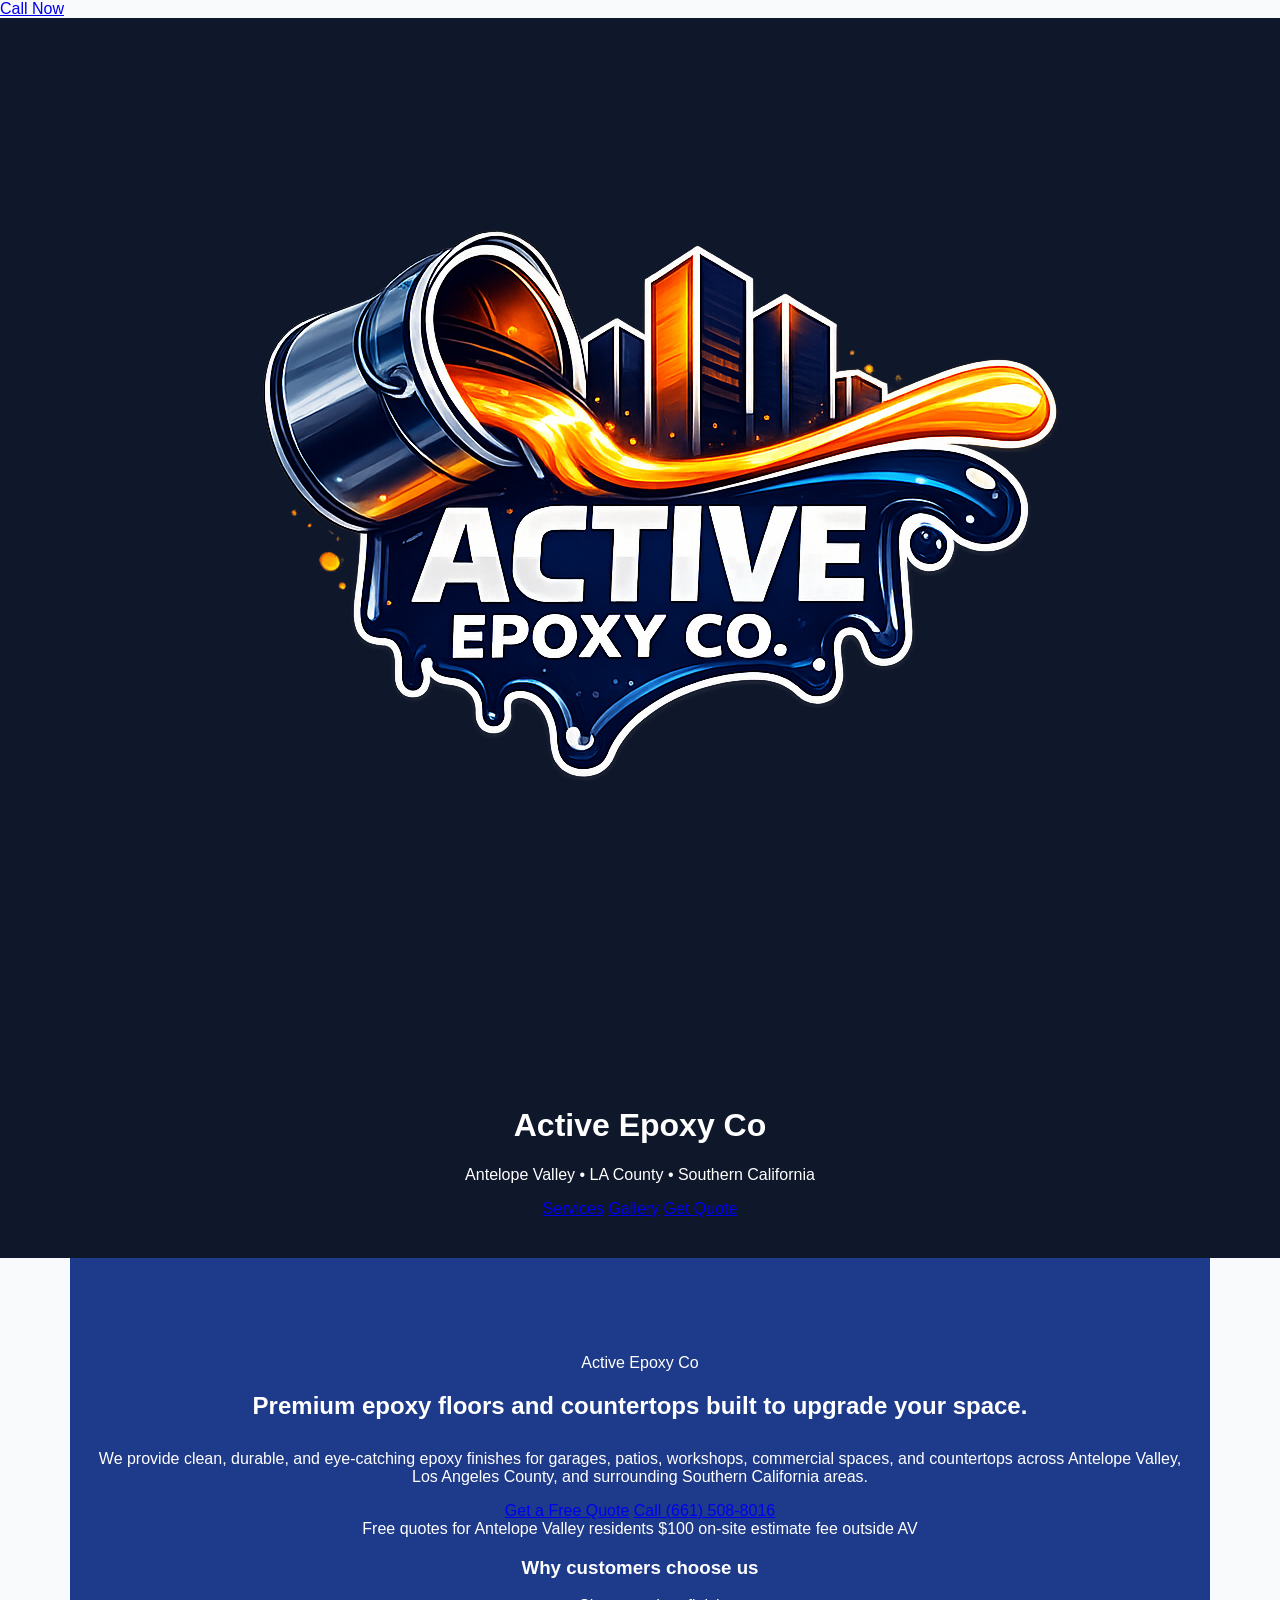
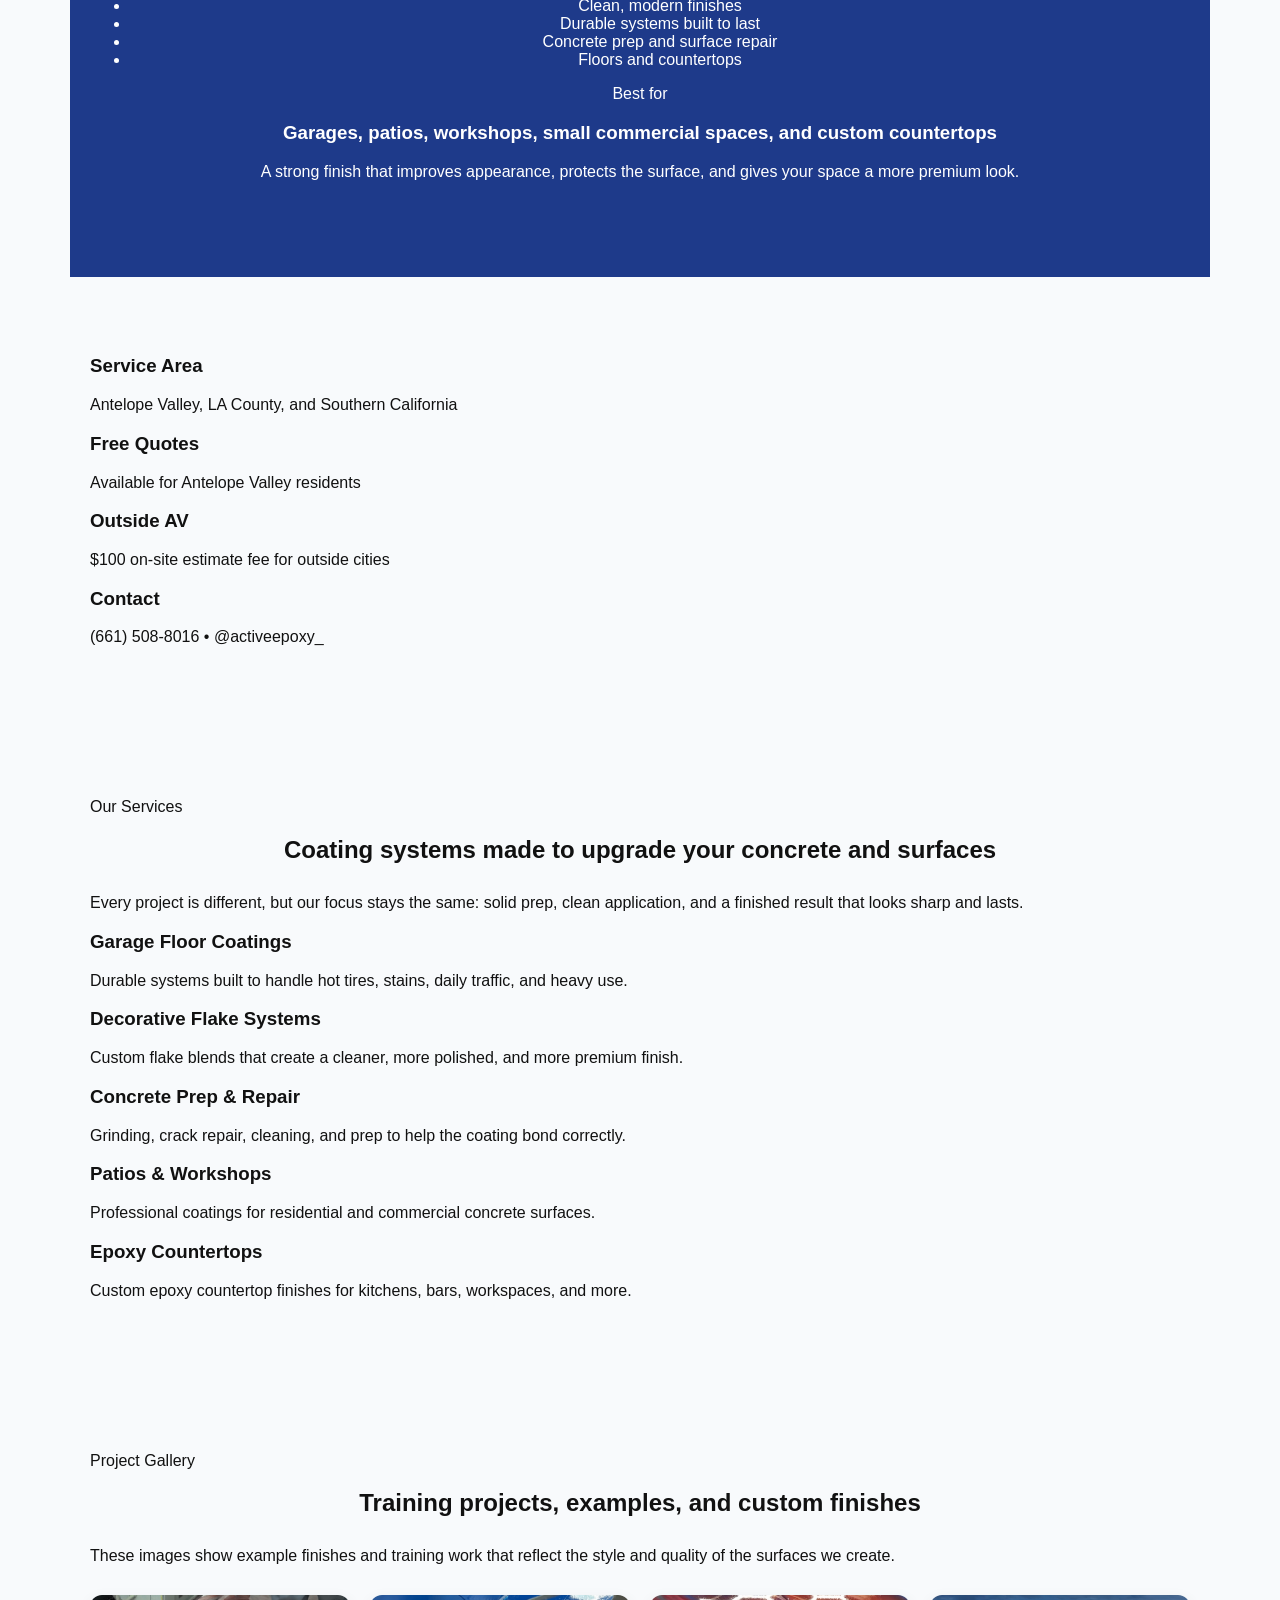
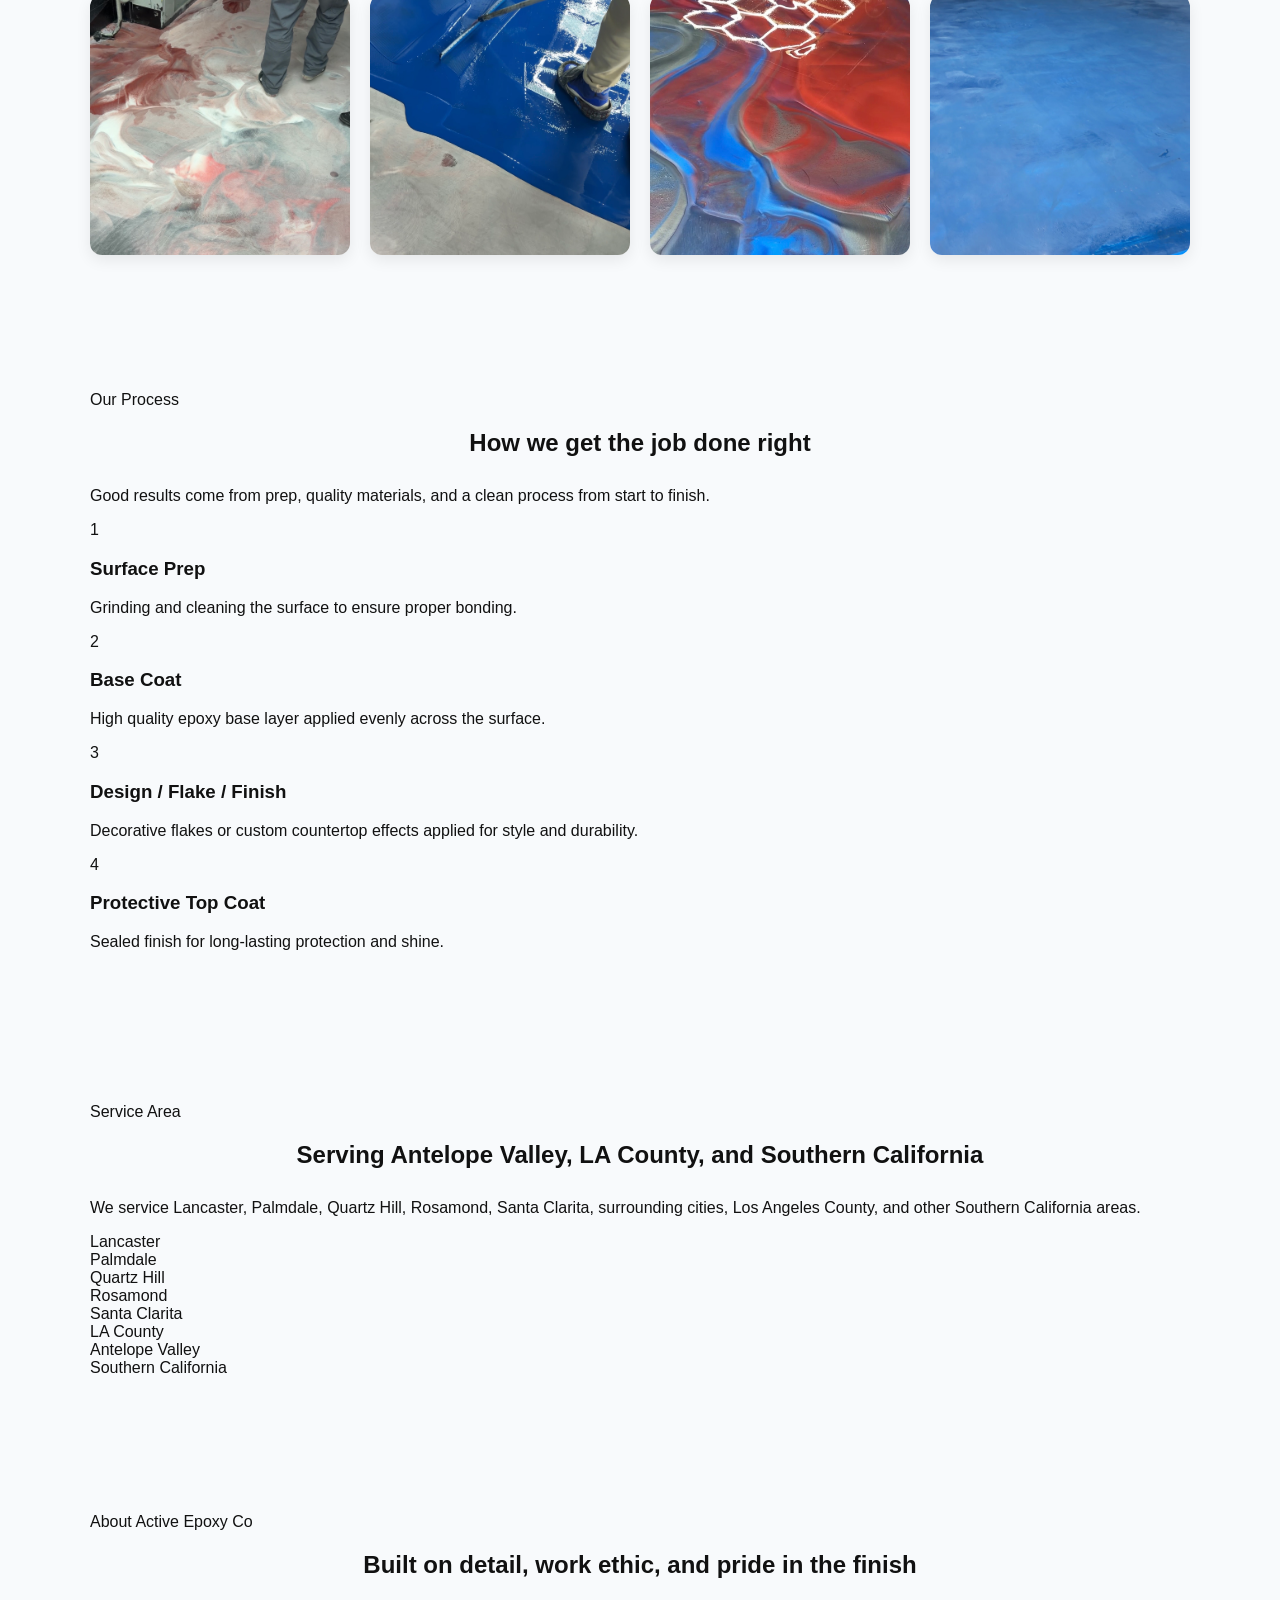
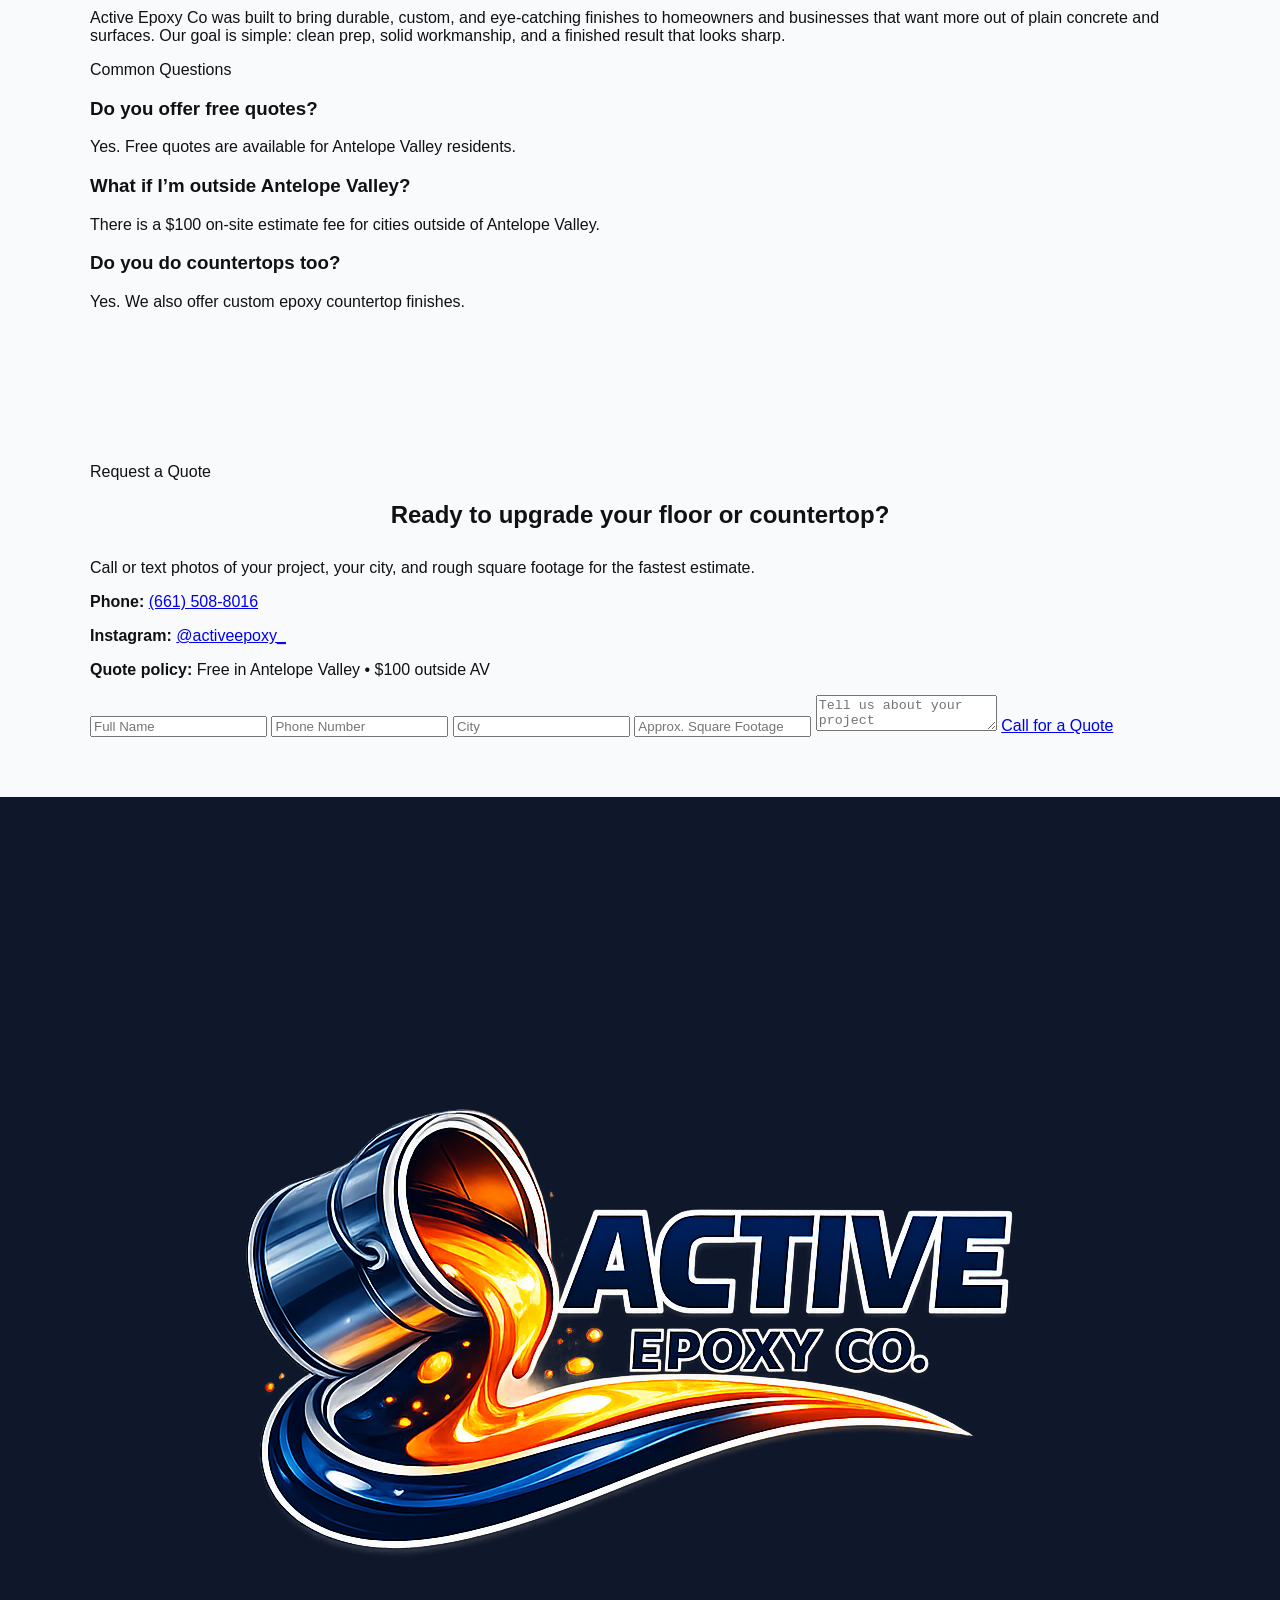
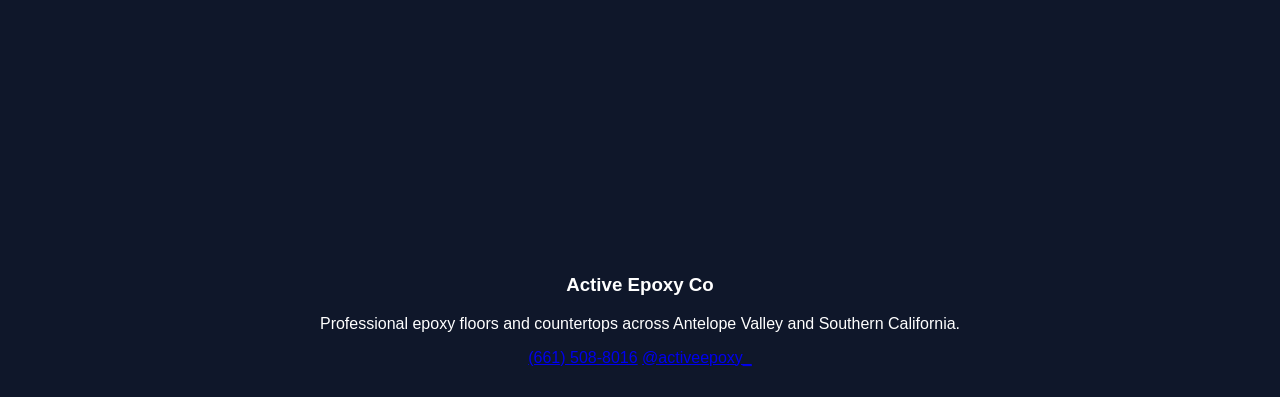
==== commit 9e3b866f: "Update index.html" ====
--- a/index.html
+++ b/index.html
@@ -1,128 +1,309 @@
 <!DOCTYPE html>
 <html lang="en">
 <head>
-  <meta charset="UTF-8">
-  <meta name="viewport" content="width=device-width, initial-scale=1.0">
-  <title>Active Epoxy Co</title>
-  <link rel="stylesheet" href="style.css">
+  <meta charset="UTF-8" />
+  <meta name="viewport" content="width=device-width, initial-scale=1.0" />
+  <title>Active Epoxy Co | Epoxy Floors & Countertops</title>
+  <meta name="description" content="Active Epoxy Co provides epoxy floor coatings and countertops in Antelope Valley, Los Angeles County, and Southern California. Free quotes for Antelope Valley residents." />
+  <link rel="stylesheet" href="style.css" />
 </head>
-
 <body>
 
-<header>
-  <div class="logo">
-    <img src="logo1.PNG" alt="Active Epoxy Logo">
-  </div>
-
-  <h1>Active Epoxy Co</h1>
-  <p>Serving Antelope Valley • Los Angeles County • Southern California</p>
-  <a class="callbtn" href="tel:6615088016">Call (661) 508-8016</a>
-</header>
-
-<section class="hero">
-  <h2>Premium Epoxy Floors & Countertops Built To Upgrade Your Space</h2>
-  <p>Garages • Patios • Workshops • Commercial Spaces • Countertops</p>
-  <a class="quote" href="tel:6615088016">Get A Free Quote</a>
-</section>
-
-<section>
-  <h2>Our Services</h2>
-
-  <div class="grid">
-    <div class="card">
-      <h3>Garage Floor Coatings</h3>
-      <p>Durable epoxy systems built to handle hot tires, stains and heavy use.</p>
-    </div>
-
-    <div class="card">
-      <h3>Decorative Flake Systems</h3>
-      <p>Custom flake finishes that create a clean professional look.</p>
-    </div>
-
-    <div class="card">
-      <h3>Concrete Prep</h3>
-      <p>Grinding, crack repair and prep to ensure proper bonding.</p>
-    </div>
-
-    <div class="card">
-      <h3>Patios & Workshops</h3>
-      <p>Professional coatings for residential and commercial spaces.</p>
-    </div>
-
-    <div class="card">
-      <h3>Epoxy Countertops</h3>
-      <p>Custom epoxy countertop finishes for kitchens, bars, workspaces and more.</p>
-    </div>
-  </div>
-</section>
-
-<section>
-  <h2>Project Photos</h2>
-
-  <div class="gallery-grid">
-    <div class="photo-card">
-      <img src="photo1.jpg" alt="Epoxy floor project 1">
-    </div>
-
-    <div class="photo-card">
-      <img src="photo2.jpg" alt="Epoxy floor project 2">
-    </div>
-
-    <div class="photo-card">
-      <img src="photo3.jpg" alt="Epoxy floor project 3">
-    </div>
-
-    <div class="photo-card">
-      <img src="countertop1.jpg" alt="Epoxy countertop project">
-    </div>
-  </div>
-</section>
-
-<section>
-  <h2>Our Installation Process</h2>
-
-  <div class="grid">
-    <div class="card">
-      <h3>1. Surface Prep</h3>
-      <p>Grinding and cleaning the surface to ensure proper bonding.</p>
-    </div>
-
-    <div class="card">
-      <h3>2. Base Coat</h3>
-      <p>High quality epoxy base layer applied evenly across the surface.</p>
-    </div>
-
-    <div class="card">
-      <h3>3. Design / Flake / Finish</h3>
-      <p>Decorative flakes or custom countertop effects applied for style and durability.</p>
-    </div>
-
-    <div class="card">
-      <h3>4. Protective Top Coat</h3>
-      <p>Sealed finish for long-lasting protection and shine.</p>
-    </div>
-  </div>
-</section>
-
-<section class="servicearea">
-  <h2>Service Area</h2>
-  <p>Serving Lancaster, Palmdale, Quartz Hill, Rosamond, Santa Clarita and surrounding cities.</p>
-  <p><strong>Free quotes for Antelope Valley residents.</strong></p>
-  <p>$100 on-site estimate fee for cities outside Antelope Valley.</p>
-</section>
-
-<section class="contact">
-  <h2>Request A Quote</h2>
-  <p>Call or text photos of your project for the fastest estimate.</p>
-  <a class="callbtn" href="tel:6615088016">(661) 508-8016</a>
-  <p>Instagram</p>
-  <a href="https://instagram.com/activeepoxy_">@activeepoxy_</a>
-</section>
-
-<footer>
-  <img src="logo2.PNG" class="footerlogo" alt="Active Epoxy Logo 2">
-  <p>© 2026 Active Epoxy Co</p>
-</footer>
+  <a class="floating-call" href="tel:6615088016">Call Now</a>
+
+  <header class="site-header">
+    <div class="container nav">
+      <div class="brand">
+        <img src="logo1.png" alt="Active Epoxy Co logo" class="brand-logo" />
+        <div>
+          <h1>Active Epoxy Co</h1>
+          <p class="brand-sub">Antelope Valley • LA County • Southern California</p>
+        </div>
+      </div>
+
+      <div class="nav-actions">
+        <a href="#services">Services</a>
+        <a href="#gallery">Gallery</a>
+        <a href="#quote" class="nav-cta">Get Quote</a>
+      </div>
+    </div>
+  </header>
+
+  <section class="hero">
+    <div class="hero-overlay"></div>
+    <div class="container hero-grid">
+      <div class="hero-copy">
+        <p class="eyebrow">Active Epoxy Co</p>
+        <h2>Premium epoxy floors and countertops built to upgrade your space.</h2>
+        <p class="hero-text">
+          We provide clean, durable, and eye-catching epoxy finishes for garages, patios,
+          workshops, commercial spaces, and countertops across Antelope Valley, Los Angeles County,
+          and surrounding Southern California areas.
+        </p>
+
+        <div class="hero-buttons">
+          <a href="#quote" class="btn btn-orange">Get a Free Quote</a>
+          <a href="tel:6615088016" class="btn btn-outline">Call (661) 508-8016</a>
+        </div>
+
+        <div class="hero-meta">
+          <span>Free quotes for Antelope Valley residents</span>
+          <span>$100 on-site estimate fee outside AV</span>
+        </div>
+      </div>
+
+      <div class="hero-card-wrap">
+        <div class="hero-card glass">
+          <h3>Why customers choose us</h3>
+          <ul>
+            <li>Clean, modern finishes</li>
+            <li>Durable systems built to last</li>
+            <li>Concrete prep and surface repair</li>
+            <li>Floors and countertops</li>
+          </ul>
+        </div>
+
+        <div class="hero-card white-card">
+          <p class="mini-label">Best for</p>
+          <h3>Garages, patios, workshops, small commercial spaces, and custom countertops</h3>
+          <p>
+            A strong finish that improves appearance, protects the surface,
+            and gives your space a more premium look.
+          </p>
+        </div>
+      </div>
+    </div>
+  </section>
+
+  <section class="stats-section">
+    <div class="container stat-grid">
+      <div class="stat-card">
+        <h3>Service Area</h3>
+        <p>Antelope Valley, LA County, and Southern California</p>
+      </div>
+      <div class="stat-card">
+        <h3>Free Quotes</h3>
+        <p>Available for Antelope Valley residents</p>
+      </div>
+      <div class="stat-card">
+        <h3>Outside AV</h3>
+        <p>$100 on-site estimate fee for outside cities</p>
+      </div>
+      <div class="stat-card">
+        <h3>Contact</h3>
+        <p>(661) 508-8016 • @activeepoxy_</p>
+      </div>
+    </div>
+  </section>
+
+  <section id="services" class="section">
+    <div class="container">
+      <div class="section-head">
+        <p class="eyebrow orange">Our Services</p>
+        <h2>Coating systems made to upgrade your concrete and surfaces</h2>
+        <p>
+          Every project is different, but our focus stays the same: solid prep,
+          clean application, and a finished result that looks sharp and lasts.
+        </p>
+      </div>
+
+      <div class="card-grid five-grid">
+        <div class="service-card">
+          <h3>Garage Floor Coatings</h3>
+          <p>Durable systems built to handle hot tires, stains, daily traffic, and heavy use.</p>
+        </div>
+
+        <div class="service-card">
+          <h3>Decorative Flake Systems</h3>
+          <p>Custom flake blends that create a cleaner, more polished, and more premium finish.</p>
+        </div>
+
+        <div class="service-card">
+          <h3>Concrete Prep & Repair</h3>
+          <p>Grinding, crack repair, cleaning, and prep to help the coating bond correctly.</p>
+        </div>
+
+        <div class="service-card">
+          <h3>Patios & Workshops</h3>
+          <p>Professional coatings for residential and commercial concrete surfaces.</p>
+        </div>
+
+        <div class="service-card">
+          <h3>Epoxy Countertops</h3>
+          <p>Custom epoxy countertop finishes for kitchens, bars, workspaces, and more.</p>
+        </div>
+      </div>
+    </div>
+  </section>
+
+  <section id="gallery" class="section alt">
+    <div class="container">
+      <div class="section-head">
+        <p class="eyebrow orange">Project Gallery</p>
+        <h2>Training projects, examples, and custom finishes</h2>
+        <p>
+          These images show example finishes and training work that reflect the style and quality
+          of the surfaces we create.
+        </p>
+      </div>
+
+      <div class="gallery-grid">
+        <div class="photo-card">
+          <img src="photo1.jpg" alt="Epoxy project photo 1" />
+        </div>
+        <div class="photo-card">
+          <img src="photo2.jpg" alt="Epoxy project photo 2" />
+        </div>
+        <div class="photo-card">
+          <img src="photo3.jpg" alt="Epoxy project photo 3" />
+        </div>
+        <div class="photo-card">
+          <img src="photo4.jpg" alt="Epoxy project photo 4" />
+        </div>
+      </div>
+    </div>
+  </section>
+
+  <section class="section">
+    <div class="container process-wrap">
+      <div class="section-head left">
+        <p class="eyebrow orange">Our Process</p>
+        <h2>How we get the job done right</h2>
+        <p>
+          Good results come from prep, quality materials, and a clean process from start to finish.
+        </p>
+      </div>
+
+      <div class="card-grid four-grid">
+        <div class="process-card">
+          <span class="step">1</span>
+          <h3>Surface Prep</h3>
+          <p>Grinding and cleaning the surface to ensure proper bonding.</p>
+        </div>
+
+        <div class="process-card">
+          <span class="step">2</span>
+          <h3>Base Coat</h3>
+          <p>High quality epoxy base layer applied evenly across the surface.</p>
+        </div>
+
+        <div class="process-card">
+          <span class="step">3</span>
+          <h3>Design / Flake / Finish</h3>
+          <p>Decorative flakes or custom countertop effects applied for style and durability.</p>
+        </div>
+
+        <div class="process-card">
+          <span class="step">4</span>
+          <h3>Protective Top Coat</h3>
+          <p>Sealed finish for long-lasting protection and shine.</p>
+        </div>
+      </div>
+    </div>
+  </section>
+
+  <section class="section dark-band">
+    <div class="container split-band">
+      <div>
+        <p class="eyebrow">Service Area</p>
+        <h2>Serving Antelope Valley, LA County, and Southern California</h2>
+        <p>
+          We service Lancaster, Palmdale, Quartz Hill, Rosamond, Santa Clarita,
+          surrounding cities, Los Angeles County, and other Southern California areas.
+        </p>
+      </div>
+
+      <div class="area-box">
+        <div>Lancaster</div>
+        <div>Palmdale</div>
+        <div>Quartz Hill</div>
+        <div>Rosamond</div>
+        <div>Santa Clarita</div>
+        <div>LA County</div>
+        <div>Antelope Valley</div>
+        <div>Southern California</div>
+      </div>
+    </div>
+  </section>
+
+  <section class="section alt">
+    <div class="container two-col">
+      <div class="about-box">
+        <p class="eyebrow orange">About Active Epoxy Co</p>
+        <h2>Built on detail, work ethic, and pride in the finish</h2>
+        <p>
+          Active Epoxy Co was built to bring durable, custom, and eye-catching finishes
+          to homeowners and businesses that want more out of plain concrete and surfaces.
+          Our goal is simple: clean prep, solid workmanship, and a finished result that looks sharp.
+        </p>
+      </div>
+
+      <div class="faq-box">
+        <p class="eyebrow orange">Common Questions</p>
+
+        <div class="faq-item">
+          <h3>Do you offer free quotes?</h3>
+          <p>Yes. Free quotes are available for Antelope Valley residents.</p>
+        </div>
+
+        <div class="faq-item">
+          <h3>What if I’m outside Antelope Valley?</h3>
+          <p>There is a $100 on-site estimate fee for cities outside of Antelope Valley.</p>
+        </div>
+
+        <div class="faq-item">
+          <h3>Do you do countertops too?</h3>
+          <p>Yes. We also offer custom epoxy countertop finishes.</p>
+        </div>
+      </div>
+    </div>
+  </section>
+
+  <section id="quote" class="section">
+    <div class="container quote-wrap">
+      <div class="quote-left">
+        <p class="eyebrow orange">Request a Quote</p>
+        <h2>Ready to upgrade your floor or countertop?</h2>
+        <p>
+          Call or text photos of your project, your city, and rough square footage for the fastest estimate.
+        </p>
+
+        <div class="contact-list">
+          <p><strong>Phone:</strong> <a href="tel:6615088016">(661) 508-8016</a></p>
+          <p><strong>Instagram:</strong> <a href="https://instagram.com/activeepoxy_">@activeepoxy_</a></p>
+          <p><strong>Quote policy:</strong> Free in Antelope Valley • $100 outside AV</p>
+        </div>
+      </div>
+
+      <div class="quote-card">
+        <div class="fake-form">
+          <input type="text" placeholder="Full Name" />
+          <input type="text" placeholder="Phone Number" />
+          <input type="text" placeholder="City" />
+          <input type="text" placeholder="Approx. Square Footage" />
+          <textarea placeholder="Tell us about your project"></textarea>
+          <a class="btn btn-dark full" href="tel:6615088016">Call for a Quote</a>
+        </div>
+      </div>
+    </div>
+  </section>
+
+  <footer class="site-footer">
+    <div class="container footer-wrap">
+      <div class="footer-brand">
+        <img src="logo2.png" alt="Active Epoxy Co secondary logo" class="footer-logo" />
+        <div>
+          <h3>Active Epoxy Co</h3>
+          <p>Professional epoxy floors and countertops across Antelope Valley and Southern California.</p>
+        </div>
+      </div>
+
+      <div class="footer-links">
+        <a href="tel:6615088016">(661) 508-8016</a>
+        <a href="https://instagram.com/activeepoxy_">@activeepoxy_</a>
+      </div>
+    </div>
+  </footer>
 
 </body>
 </html>
--- a/style.css
+++ b/style.css
@@ -1,89 +1,3 @@
-body{
-font-family:Arial;
-margin:0;
-background:#f8fafc;
-color:#111;
-}
-
-header{
-background:#0f172a;
-color:white;
-padding:40px;
-text-align:center;
-}
-
-.logo img{
-width:120px;
-}
-
-.hero{
-background:#1e3a8a;
-color:white;
-padding:80px 20px;
-text-align:center;
-}
-
-.quote{
-background:#f97316;
-color:white;
-padding:14px 24px;
-display:inline-block;
-margin-top:20px;
-text-decoration:none;
-border-radius:6px;
-font-weight:bold;
-}
-
-.callbtn{
-background:#f97316;
-color:white;
-padding:12px 20px;
-border-radius:6px;
-text-decoration:none;
-display:inline-block;
-margin-top:10px;
-font-weight:bold;
-}
-
-section{
-padding:60px 20px;
-max-width:1100px;
-margin:auto;
-}
-
-.grid{
-display:grid;
-grid-template-columns:repeat(auto-fit,minmax(250px,1fr));
-gap:20px;
-}
-
-.card{
-background:white;
-padding:25px;
-border-radius:10px;
-box-shadow:0 5px 15px rgba(0,0,0,0.08);
-}
-
-.servicearea{
-background:#e2e8f0;
-text-align:center;
-}
-
-.contact{
-text-align:center;
-}
-
-footer{
-background:#0f172a;
-color:white;
-text-align:center;
-padding:30px;
-}
-
-.footerlogo{
-width:80px;
-margin-bottom:10px;
-}
 body{
   font-family: Arial, sans-serif;
   margin:0;
@@ -197,3 +111,23 @@
   width:90px;
   margin-bottom:10px;
 }
+.gallery-grid{
+display:grid;
+grid-template-columns:repeat(auto-fit,minmax(220px,1fr));
+gap:20px;
+margin-top:30px;
+}
+
+.photo-card{
+background:white;
+border-radius:12px;
+overflow:hidden;
+box-shadow:0 5px 15px rgba(0,0,0,0.08);
+}
+
+.photo-card img{
+width:100%;
+height:260px;
+object-fit:cover;
+display:block;
+}
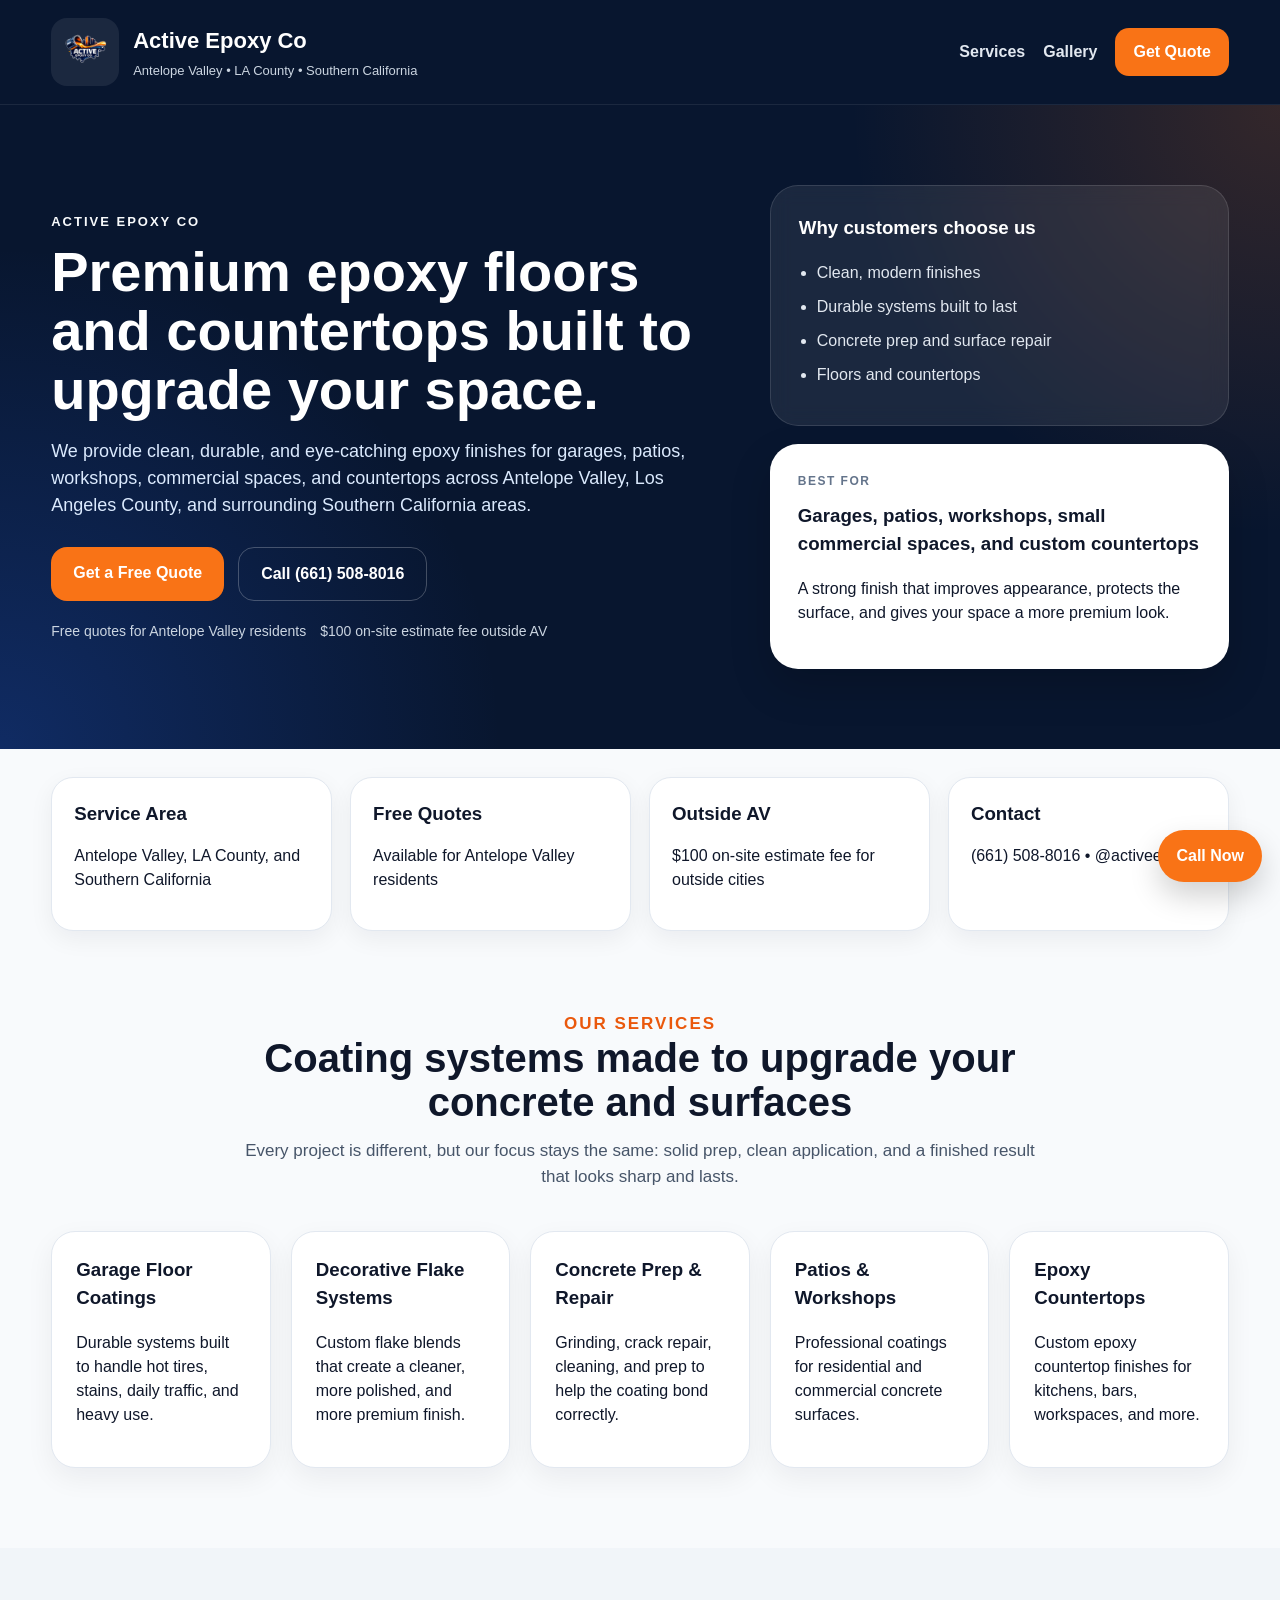
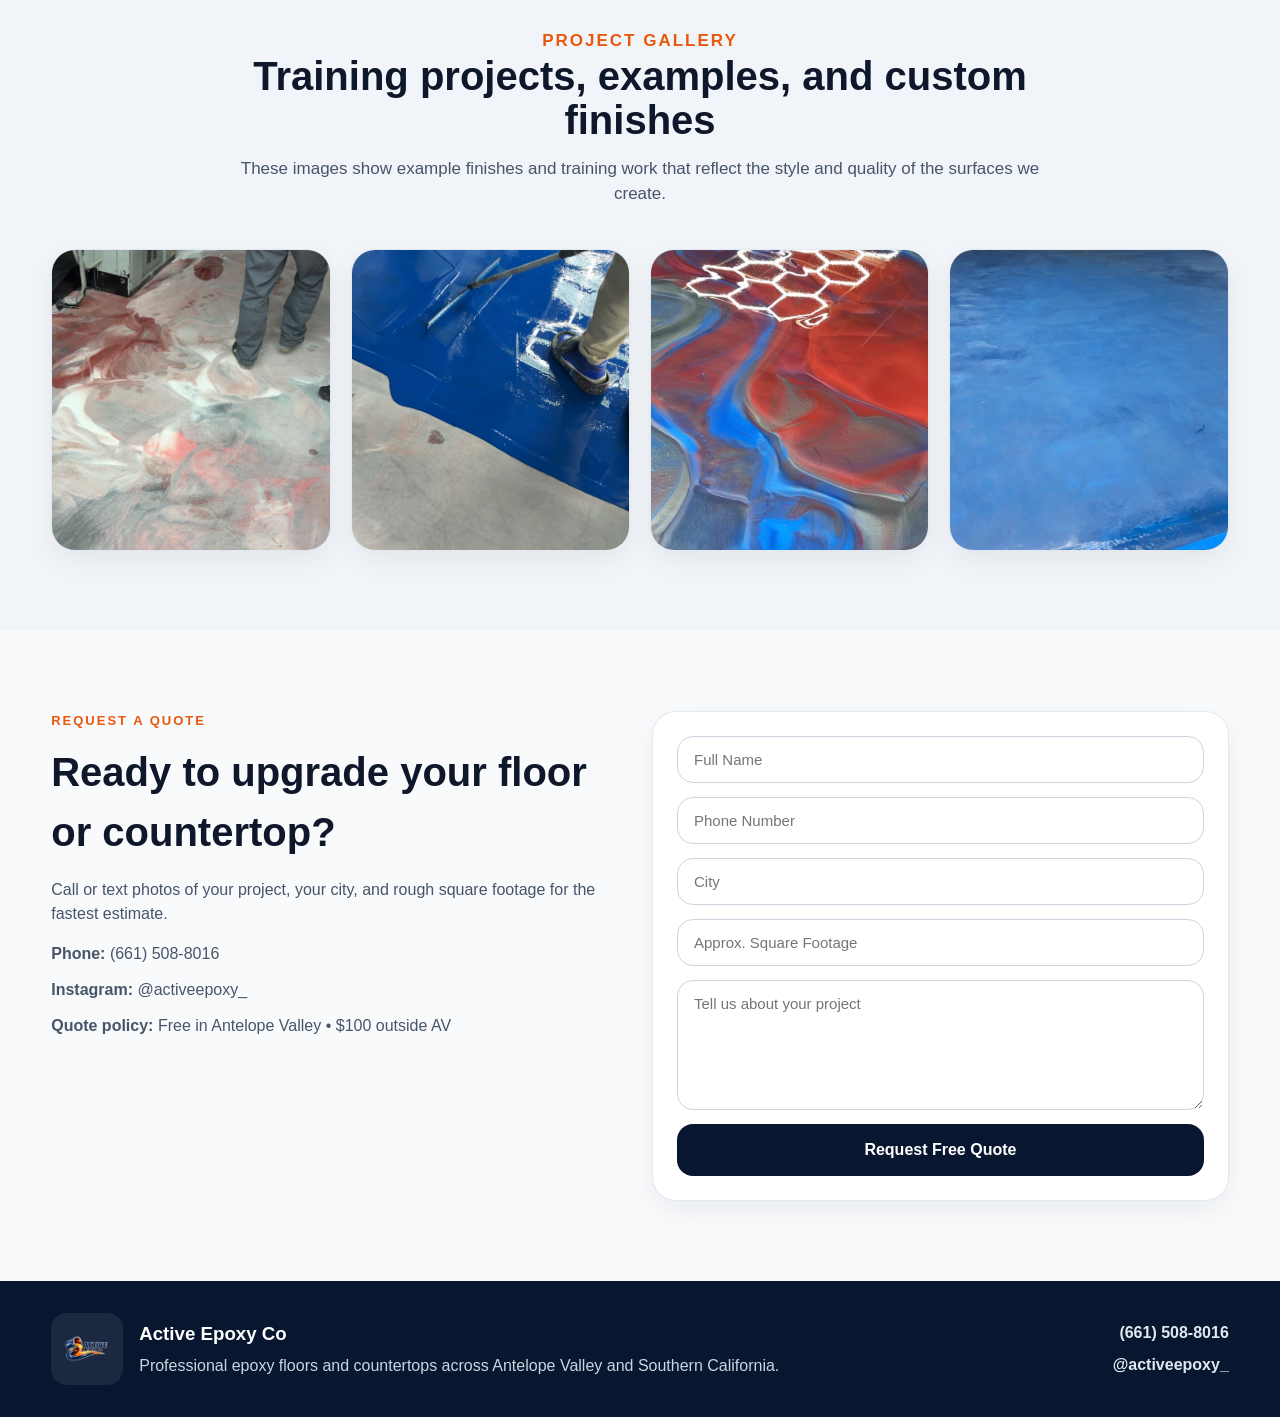
==== commit 0c2b9817: "Update index.html" ====
--- a/index.html
+++ b/index.html
@@ -9,301 +9,262 @@
 </head>
 <body>
 
-  <a class="floating-call" href="tel:6615088016">Call Now</a>
-
-  <header class="site-header">
-    <div class="container nav">
-      <div class="brand">
-        <img src="logo1.png" alt="Active Epoxy Co logo" class="brand-logo" />
-        <div>
-          <h1>Active Epoxy Co</h1>
-          <p class="brand-sub">Antelope Valley • LA County • Southern California</p>
-        </div>
-      </div>
-
-      <div class="nav-actions">
-        <a href="#services">Services</a>
-        <a href="#gallery">Gallery</a>
-        <a href="#quote" class="nav-cta">Get Quote</a>
-      </div>
-    </div>
-  </header>
-
-  <section class="hero">
-    <div class="hero-overlay"></div>
-    <div class="container hero-grid">
-      <div class="hero-copy">
-        <p class="eyebrow">Active Epoxy Co</p>
-        <h2>Premium epoxy floors and countertops built to upgrade your space.</h2>
-        <p class="hero-text">
-          We provide clean, durable, and eye-catching epoxy finishes for garages, patios,
-          workshops, commercial spaces, and countertops across Antelope Valley, Los Angeles County,
-          and surrounding Southern California areas.
-        </p>
-
-        <div class="hero-buttons">
-          <a href="#quote" class="btn btn-orange">Get a Free Quote</a>
-          <a href="tel:6615088016" class="btn btn-outline">Call (661) 508-8016</a>
-        </div>
-
-        <div class="hero-meta">
-          <span>Free quotes for Antelope Valley residents</span>
-          <span>$100 on-site estimate fee outside AV</span>
-        </div>
-      </div>
-
-      <div class="hero-card-wrap">
-        <div class="hero-card glass">
-          <h3>Why customers choose us</h3>
-          <ul>
-            <li>Clean, modern finishes</li>
-            <li>Durable systems built to last</li>
-            <li>Concrete prep and surface repair</li>
-            <li>Floors and countertops</li>
-          </ul>
-        </div>
-
-        <div class="hero-card white-card">
-          <p class="mini-label">Best for</p>
-          <h3>Garages, patios, workshops, small commercial spaces, and custom countertops</h3>
-          <p>
-            A strong finish that improves appearance, protects the surface,
-            and gives your space a more premium look.
-          </p>
-        </div>
-      </div>
-    </div>
-  </section>
-
-  <section class="stats-section">
-    <div class="container stat-grid">
-      <div class="stat-card">
-        <h3>Service Area</h3>
-        <p>Antelope Valley, LA County, and Southern California</p>
-      </div>
-      <div class="stat-card">
-        <h3>Free Quotes</h3>
-        <p>Available for Antelope Valley residents</p>
-      </div>
-      <div class="stat-card">
-        <h3>Outside AV</h3>
-        <p>$100 on-site estimate fee for outside cities</p>
-      </div>
-      <div class="stat-card">
-        <h3>Contact</h3>
-        <p>(661) 508-8016 • @activeepoxy_</p>
-      </div>
-    </div>
-  </section>
-
-  <section id="services" class="section">
-    <div class="container">
-      <div class="section-head">
-        <p class="eyebrow orange">Our Services</p>
-        <h2>Coating systems made to upgrade your concrete and surfaces</h2>
-        <p>
-          Every project is different, but our focus stays the same: solid prep,
-          clean application, and a finished result that looks sharp and lasts.
-        </p>
-      </div>
-
-      <div class="card-grid five-grid">
-        <div class="service-card">
-          <h3>Garage Floor Coatings</h3>
-          <p>Durable systems built to handle hot tires, stains, daily traffic, and heavy use.</p>
-        </div>
-
-        <div class="service-card">
-          <h3>Decorative Flake Systems</h3>
-          <p>Custom flake blends that create a cleaner, more polished, and more premium finish.</p>
-        </div>
-
-        <div class="service-card">
-          <h3>Concrete Prep & Repair</h3>
-          <p>Grinding, crack repair, cleaning, and prep to help the coating bond correctly.</p>
-        </div>
-
-        <div class="service-card">
-          <h3>Patios & Workshops</h3>
-          <p>Professional coatings for residential and commercial concrete surfaces.</p>
-        </div>
-
-        <div class="service-card">
-          <h3>Epoxy Countertops</h3>
-          <p>Custom epoxy countertop finishes for kitchens, bars, workspaces, and more.</p>
-        </div>
-      </div>
-    </div>
-  </section>
-
-  <section id="gallery" class="section alt">
-    <div class="container">
-      <div class="section-head">
-        <p class="eyebrow orange">Project Gallery</p>
-        <h2>Training projects, examples, and custom finishes</h2>
-        <p>
-          These images show example finishes and training work that reflect the style and quality
-          of the surfaces we create.
-        </p>
-      </div>
-
-      <div class="gallery-grid">
-        <div class="photo-card">
-          <img src="photo1.jpg" alt="Epoxy project photo 1" />
-        </div>
-        <div class="photo-card">
-          <img src="photo2.jpg" alt="Epoxy project photo 2" />
-        </div>
-        <div class="photo-card">
-          <img src="photo3.jpg" alt="Epoxy project photo 3" />
-        </div>
-        <div class="photo-card">
-          <img src="photo4.jpg" alt="Epoxy project photo 4" />
-        </div>
-      </div>
-    </div>
-  </section>
-
-  <section class="section">
-    <div class="container process-wrap">
-      <div class="section-head left">
-        <p class="eyebrow orange">Our Process</p>
-        <h2>How we get the job done right</h2>
-        <p>
-          Good results come from prep, quality materials, and a clean process from start to finish.
-        </p>
-      </div>
-
-      <div class="card-grid four-grid">
-        <div class="process-card">
-          <span class="step">1</span>
-          <h3>Surface Prep</h3>
-          <p>Grinding and cleaning the surface to ensure proper bonding.</p>
-        </div>
-
-        <div class="process-card">
-          <span class="step">2</span>
-          <h3>Base Coat</h3>
-          <p>High quality epoxy base layer applied evenly across the surface.</p>
-        </div>
-
-        <div class="process-card">
-          <span class="step">3</span>
-          <h3>Design / Flake / Finish</h3>
-          <p>Decorative flakes or custom countertop effects applied for style and durability.</p>
-        </div>
-
-        <div class="process-card">
-          <span class="step">4</span>
-          <h3>Protective Top Coat</h3>
-          <p>Sealed finish for long-lasting protection and shine.</p>
-        </div>
-      </div>
-    </div>
-  </section>
-
-  <section class="section dark-band">
-    <div class="container split-band">
-      <div>
-        <p class="eyebrow">Service Area</p>
-        <h2>Serving Antelope Valley, LA County, and Southern California</h2>
-        <p>
-          We service Lancaster, Palmdale, Quartz Hill, Rosamond, Santa Clarita,
-          surrounding cities, Los Angeles County, and other Southern California areas.
-        </p>
-      </div>
-
-      <div class="area-box">
-        <div>Lancaster</div>
-        <div>Palmdale</div>
-        <div>Quartz Hill</div>
-        <div>Rosamond</div>
-        <div>Santa Clarita</div>
-        <div>LA County</div>
-        <div>Antelope Valley</div>
-        <div>Southern California</div>
-      </div>
-    </div>
-  </section>
-
-  <section class="section alt">
-    <div class="container two-col">
-      <div class="about-box">
-        <p class="eyebrow orange">About Active Epoxy Co</p>
-        <h2>Built on detail, work ethic, and pride in the finish</h2>
-        <p>
-          Active Epoxy Co was built to bring durable, custom, and eye-catching finishes
-          to homeowners and businesses that want more out of plain concrete and surfaces.
-          Our goal is simple: clean prep, solid workmanship, and a finished result that looks sharp.
-        </p>
-      </div>
-
-      <div class="faq-box">
-        <p class="eyebrow orange">Common Questions</p>
-
-        <div class="faq-item">
-          <h3>Do you offer free quotes?</h3>
-          <p>Yes. Free quotes are available for Antelope Valley residents.</p>
-        </div>
-
-        <div class="faq-item">
-          <h3>What if I’m outside Antelope Valley?</h3>
-          <p>There is a $100 on-site estimate fee for cities outside of Antelope Valley.</p>
-        </div>
-
-        <div class="faq-item">
-          <h3>Do you do countertops too?</h3>
-          <p>Yes. We also offer custom epoxy countertop finishes.</p>
-        </div>
-      </div>
-    </div>
-  </section>
-
-  <section id="quote" class="section">
-    <div class="container quote-wrap">
-      <div class="quote-left">
-        <p class="eyebrow orange">Request a Quote</p>
-        <h2>Ready to upgrade your floor or countertop?</h2>
-        <p>
-          Call or text photos of your project, your city, and rough square footage for the fastest estimate.
-        </p>
-
-        <div class="contact-list">
-          <p><strong>Phone:</strong> <a href="tel:6615088016">(661) 508-8016</a></p>
-          <p><strong>Instagram:</strong> <a href="https://instagram.com/activeepoxy_">@activeepoxy_</a></p>
-          <p><strong>Quote policy:</strong> Free in Antelope Valley • $100 outside AV</p>
-        </div>
-      </div>
-
-      <div class="quote-card">
-        <div class="fake-form">
-          <input type="text" placeholder="Full Name" />
-          <input type="text" placeholder="Phone Number" />
-          <input type="text" placeholder="City" />
-          <input type="text" placeholder="Approx. Square Footage" />
-          <textarea placeholder="Tell us about your project"></textarea>
-          <a class="btn btn-dark full" href="tel:6615088016">Call for a Quote</a>
-        </div>
-      </div>
-    </div>
-  </section>
-
-  <footer class="site-footer">
-    <div class="container footer-wrap">
-      <div class="footer-brand">
-        <img src="logo2.png" alt="Active Epoxy Co secondary logo" class="footer-logo" />
-        <div>
-          <h3>Active Epoxy Co</h3>
-          <p>Professional epoxy floors and countertops across Antelope Valley and Southern California.</p>
-        </div>
-      </div>
-
-      <div class="footer-links">
-        <a href="tel:6615088016">(661) 508-8016</a>
-        <a href="https://instagram.com/activeepoxy_">@activeepoxy_</a>
-      </div>
-    </div>
-  </footer>
+<a class="floating-call" href="tel:6615088016">Call Now</a>
+
+<header class="site-header">
+<div class="container nav">
+<div class="brand">
+<img src="logo1.png" alt="Active Epoxy Co logo" class="brand-logo" />
+<div>
+<h1>Active Epoxy Co</h1>
+<p class="brand-sub">Antelope Valley • LA County • Southern California</p>
+</div>
+</div>
+
+<div class="nav-actions">
+<a href="#services">Services</a>
+<a href="#gallery">Gallery</a>
+<a href="#quote" class="nav-cta">Get Quote</a>
+</div>
+</div>
+</header>
+
+<section class="hero">
+<div class="hero-overlay"></div>
+
+<div class="container hero-grid">
+
+<div class="hero-copy">
+<p class="eyebrow">Active Epoxy Co</p>
+
+<h2>Premium epoxy floors and countertops built to upgrade your space.</h2>
+
+<p class="hero-text">
+We provide clean, durable, and eye-catching epoxy finishes for garages,
+patios, workshops, commercial spaces, and countertops across Antelope Valley,
+Los Angeles County, and surrounding Southern California areas.
+</p>
+
+<div class="hero-buttons">
+<a href="#quote" class="btn btn-orange">Get a Free Quote</a>
+<a href="tel:6615088016" class="btn btn-outline">Call (661) 508-8016</a>
+</div>
+
+<div class="hero-meta">
+<span>Free quotes for Antelope Valley residents</span>
+<span>$100 on-site estimate fee outside AV</span>
+</div>
+</div>
+
+<div class="hero-card-wrap">
+
+<div class="hero-card glass">
+<h3>Why customers choose us</h3>
+<ul>
+<li>Clean, modern finishes</li>
+<li>Durable systems built to last</li>
+<li>Concrete prep and surface repair</li>
+<li>Floors and countertops</li>
+</ul>
+</div>
+
+<div class="hero-card white-card">
+<p class="mini-label">Best for</p>
+<h3>Garages, patios, workshops, small commercial spaces, and custom countertops</h3>
+<p>
+A strong finish that improves appearance, protects the surface,
+and gives your space a more premium look.
+</p>
+</div>
+
+</div>
+</div>
+</section>
+
+<section class="stats-section">
+<div class="container stat-grid">
+
+<div class="stat-card">
+<h3>Service Area</h3>
+<p>Antelope Valley, LA County, and Southern California</p>
+</div>
+
+<div class="stat-card">
+<h3>Free Quotes</h3>
+<p>Available for Antelope Valley residents</p>
+</div>
+
+<div class="stat-card">
+<h3>Outside AV</h3>
+<p>$100 on-site estimate fee for outside cities</p>
+</div>
+
+<div class="stat-card">
+<h3>Contact</h3>
+<p>(661) 508-8016 • @activeepoxy_</p>
+</div>
+
+</div>
+</section>
+
+<section id="services" class="section">
+
+<div class="container">
+
+<div class="section-head">
+<p class="eyebrow orange">Our Services</p>
+
+<h2>Coating systems made to upgrade your concrete and surfaces</h2>
+
+<p>
+Every project is different, but our focus stays the same:
+solid prep, clean application, and a finished result that
+looks sharp and lasts.
+</p>
+</div>
+
+<div class="card-grid five-grid">
+
+<div class="service-card">
+<h3>Garage Floor Coatings</h3>
+<p>Durable systems built to handle hot tires, stains, daily traffic, and heavy use.</p>
+</div>
+
+<div class="service-card">
+<h3>Decorative Flake Systems</h3>
+<p>Custom flake blends that create a cleaner, more polished, and more premium finish.</p>
+</div>
+
+<div class="service-card">
+<h3>Concrete Prep & Repair</h3>
+<p>Grinding, crack repair, cleaning, and prep to help the coating bond correctly.</p>
+</div>
+
+<div class="service-card">
+<h3>Patios & Workshops</h3>
+<p>Professional coatings for residential and commercial concrete surfaces.</p>
+</div>
+
+<div class="service-card">
+<h3>Epoxy Countertops</h3>
+<p>Custom epoxy countertop finishes for kitchens, bars, workspaces, and more.</p>
+</div>
+
+</div>
+</div>
+</section>
+
+<section id="gallery" class="section alt">
+
+<div class="container">
+
+<div class="section-head">
+<p class="eyebrow orange">Project Gallery</p>
+
+<h2>Training projects, examples, and custom finishes</h2>
+
+<p>
+These images show example finishes and training work that reflect
+the style and quality of the surfaces we create.
+</p>
+</div>
+
+<div class="gallery-grid">
+
+<div class="photo-card">
+<img src="photo1.jpg" alt="Epoxy project photo 1" />
+</div>
+
+<div class="photo-card">
+<img src="photo2.jpg" alt="Epoxy project photo 2" />
+</div>
+
+<div class="photo-card">
+<img src="photo3.jpg" alt="Epoxy project photo 3" />
+</div>
+
+<div class="photo-card">
+<img src="photo4.jpg" alt="Epoxy project photo 4" />
+</div>
+
+</div>
+</div>
+</section>
+
+<section id="quote" class="section">
+
+<div class="container quote-wrap">
+
+<div class="quote-left">
+
+<p class="eyebrow orange">Request a Quote</p>
+
+<h2>Ready to upgrade your floor or countertop?</h2>
+
+<p>
+Call or text photos of your project, your city, and rough square
+footage for the fastest estimate.
+</p>
+
+<div class="contact-list">
+
+<p><strong>Phone:</strong> <a href="tel:6615088016">(661) 508-8016</a></p>
+
+<p><strong>Instagram:</strong>
+<a href="https://instagram.com/activeepoxy_">@activeepoxy_</a>
+</p>
+
+<p><strong>Quote policy:</strong>
+Free in Antelope Valley • $100 outside AV
+</p>
+
+</div>
+</div>
+
+<div class="quote-card">
+
+<div class="fake-form">
+
+<input type="text" placeholder="Full Name" />
+
+<input type="text" placeholder="Phone Number" />
+
+<input type="text" placeholder="City" />
+
+<input type="text" placeholder="Approx. Square Footage" />
+
+<textarea placeholder="Tell us about your project"></textarea>
+
+<a class="btn btn-dark full" href="tel:6615088016">Request Free Quote</a>
+
+</div>
+</div>
+
+</div>
+</section>
+
+<footer class="site-footer">
+
+<div class="container footer-wrap">
+
+<div class="footer-brand">
+
+<img src="logo2.png" alt="Active Epoxy Co secondary logo" class="footer-logo" />
+
+<div>
+<h3>Active Epoxy Co</h3>
+<p>Professional epoxy floors and countertops across Antelope Valley and Southern California.</p>
+</div>
+
+</div>
+
+<div class="footer-links">
+<a href="tel:6615088016">(661) 508-8016</a>
+<a href="https://instagram.com/activeepoxy_">@activeepoxy_</a>
+</div>
+
+</div>
+</footer>
 
 </body>
 </html>
--- a/style.css
+++ b/style.css
@@ -1,133 +1,559 @@
+*{
+  box-sizing:border-box;
+}
+
+html{
+  scroll-behavior:smooth;
+}
+
 body{
-  font-family: Arial, sans-serif;
   margin:0;
+  font-family:Arial, Helvetica, sans-serif;
   background:#f8fafc;
-  color:#111;
-}
-
-header{
-  background:#0f172a;
-  color:white;
-  padding:40px 20px;
+  color:#0f172a;
+  line-height:1.5;
+}
+
+img{
+  max-width:100%;
+  display:block;
+}
+
+a{
+  color:inherit;
+  text-decoration:none;
+}
+
+.container{
+  width:min(1180px, 92%);
+  margin:0 auto;
+}
+
+.section{
+  padding:80px 0;
+}
+
+.alt{
+  background:#f1f5f9;
+}
+
+.eyebrow{
+  margin:0 0 12px 0;
+  font-size:13px;
+  font-weight:700;
+  letter-spacing:2px;
+  text-transform:uppercase;
+  color:#f8fafc;
+}
+
+.eyebrow.orange{
+  color:#ea580c;
+}
+
+.site-header{
+  background:#08162f;
+  border-bottom:1px solid rgba(255,255,255,0.08);
+  position:sticky;
+  top:0;
+  z-index:50;
+}
+
+.nav{
+  display:flex;
+  justify-content:space-between;
+  align-items:center;
+  gap:20px;
+  padding:18px 0;
+}
+
+.brand{
+  display:flex;
+  align-items:center;
+  gap:14px;
+  color:#fff;
+}
+
+.brand h1{
+  margin:0;
+  font-size:22px;
+}
+
+.brand-sub{
+  margin:4px 0 0 0;
+  font-size:13px;
+  color:#cbd5e1;
+}
+
+.brand-logo{
+  width:68px;
+  height:68px;
+  object-fit:contain;
+  border-radius:16px;
+  background:rgba(255,255,255,0.08);
+  padding:8px;
+}
+
+.nav-actions{
+  display:flex;
+  align-items:center;
+  gap:18px;
+  color:#e2e8f0;
+  font-weight:600;
+}
+
+.nav-cta{
+  background:#f97316;
+  color:#fff;
+  padding:12px 18px;
+  border-radius:14px;
+}
+
+.hero{
+  position:relative;
+  background:
+    radial-gradient(circle at top right, rgba(249,115,22,0.18), transparent 30%),
+    radial-gradient(circle at bottom left, rgba(37,99,235,0.28), transparent 35%),
+    #08162f;
+  color:#fff;
+  overflow:hidden;
+}
+
+.hero-grid{
+  position:relative;
+  z-index:2;
+  display:grid;
+  grid-template-columns:1.2fr .8fr;
+  gap:30px;
+  align-items:center;
+  padding:80px 0;
+}
+
+.hero-copy h2{
+  margin:0 0 16px 0;
+  font-size:56px;
+  line-height:1.05;
+  max-width:760px;
+}
+
+.hero-text{
+  max-width:680px;
+  color:#dbeafe;
+  font-size:18px;
+}
+
+.hero-buttons{
+  display:flex;
+  flex-wrap:wrap;
+  gap:14px;
+  margin:28px 0 20px;
+}
+
+.hero-meta{
+  display:flex;
+  flex-wrap:wrap;
+  gap:14px;
+  color:#cbd5e1;
+  font-size:14px;
+}
+
+.btn{
+  display:inline-block;
+  padding:14px 22px;
+  border-radius:16px;
+  font-weight:700;
+}
+
+.btn-orange{
+  background:#f97316;
+  color:#fff;
+}
+
+.btn-outline{
+  border:1px solid rgba(255,255,255,0.24);
+  color:#fff;
+}
+
+.btn-dark{
+  background:#08162f;
+  color:#fff;
+}
+
+.full{
+  width:100%;
   text-align:center;
 }
 
-.logo img{
-  width:130px;
-  max-width:100%;
-}
-
-.hero{
-  background:#1e3a8a;
-  color:white;
-  padding:80px 20px;
+.hero-card-wrap{
+  display:grid;
+  gap:18px;
+}
+
+.hero-card{
+  border-radius:28px;
+  padding:28px;
+}
+
+.glass{
+  background:rgba(255,255,255,0.08);
+  border:1px solid rgba(255,255,255,0.12);
+  backdrop-filter:blur(10px);
+}
+
+.glass h3,
+.white-card h3{
+  margin-top:0;
+}
+
+.glass ul{
+  margin:0;
+  padding-left:18px;
+  color:#e2e8f0;
+}
+
+.glass li{
+  margin-bottom:10px;
+}
+
+.white-card{
+  background:#fff;
+  color:#0f172a;
+  box-shadow:0 18px 40px rgba(0,0,0,0.18);
+}
+
+.mini-label{
+  margin:0 0 12px 0;
+  font-size:12px;
+  letter-spacing:1.5px;
+  text-transform:uppercase;
+  color:#64748b;
+  font-weight:700;
+}
+
+.stats-section{
+  padding:28px 0 0;
+  background:#f8fafc;
+}
+
+.stat-grid{
+  display:grid;
+  grid-template-columns:repeat(4,1fr);
+  gap:18px;
+}
+
+.stat-card{
+  background:#fff;
+  border:1px solid #e2e8f0;
+  border-radius:22px;
+  padding:22px;
+  box-shadow:0 8px 24px rgba(15,23,42,0.06);
+}
+
+.stat-card h3{
+  margin:0 0 8px 0;
+}
+
+.section-head{
   text-align:center;
-}
-
-.quote{
-  background:#f97316;
-  color:white;
-  padding:14px 24px;
-  display:inline-block;
-  margin-top:20px;
-  text-decoration:none;
-  border-radius:8px;
-  font-weight:bold;
-}
-
-.callbtn{
-  background:#f97316;
-  color:white;
-  padding:12px 20px;
-  border-radius:8px;
-  text-decoration:none;
-  display:inline-block;
-  margin-top:10px;
-  font-weight:bold;
-}
-
-section{
-  padding:60px 20px;
-  max-width:1100px;
-  margin:auto;
-}
-
-h2{
-  text-align:center;
-  margin-bottom:30px;
-}
-
-.grid{
-  display:grid;
-  grid-template-columns:repeat(auto-fit,minmax(250px,1fr));
+  max-width:820px;
+  margin:0 auto 42px;
+}
+
+.section-head.left{
+  text-align:left;
+  max-width:700px;
+  margin:0 0 36px 0;
+}
+
+.section-head h2{
+  margin:0 0 14px 0;
+  font-size:40px;
+  line-height:1.1;
+}
+
+.section-head p{
+  margin:0;
+  color:#475569;
+  font-size:17px;
+}
+
+.card-grid{
+  display:grid;
   gap:20px;
 }
 
-.card{
-  background:white;
-  padding:25px;
-  border-radius:12px;
-  box-shadow:0 5px 15px rgba(0,0,0,0.08);
+.five-grid{
+  grid-template-columns:repeat(5,1fr);
+}
+
+.four-grid{
+  grid-template-columns:repeat(4,1fr);
+}
+
+.service-card,
+.process-card,
+.faq-item,
+.about-box,
+.quote-card,
+.faq-box{
+  background:#fff;
+  border:1px solid #e2e8f0;
+  border-radius:24px;
+  padding:24px;
+  box-shadow:0 10px 28px rgba(15,23,42,0.06);
+}
+
+.service-card h3,
+.process-card h3,
+.faq-item h3{
+  margin-top:0;
 }
 
 .gallery-grid{
   display:grid;
-  grid-template-columns:repeat(auto-fit,minmax(220px,1fr));
+  grid-template-columns:repeat(4,1fr);
   gap:20px;
 }
 
 .photo-card{
-  background:white;
-  border-radius:12px;
   overflow:hidden;
-  box-shadow:0 5px 15px rgba(0,0,0,0.08);
+  border-radius:24px;
+  background:#fff;
+  border:1px solid #e2e8f0;
+  box-shadow:0 10px 28px rgba(15,23,42,0.06);
 }
 
 .photo-card img{
   width:100%;
-  height:260px;
+  height:300px;
   object-fit:cover;
+}
+
+.process-wrap{
   display:block;
 }
 
-.servicearea{
-  background:#e2e8f0;
+.step{
+  display:inline-flex;
+  width:42px;
+  height:42px;
+  align-items:center;
+  justify-content:center;
+  border-radius:50%;
+  background:#08162f;
+  color:#fff;
+  font-weight:700;
+  margin-bottom:14px;
+}
+
+.dark-band{
+  background:#08162f;
+  color:#fff;
+}
+
+.split-band{
+  display:grid;
+  grid-template-columns:1fr 1fr;
+  gap:30px;
+  align-items:center;
+}
+
+.split-band h2{
+  margin:0 0 14px 0;
+  font-size:40px;
+}
+
+.split-band p{
+  color:#cbd5e1;
+}
+
+.area-box{
+  display:grid;
+  grid-template-columns:repeat(2,1fr);
+  gap:12px;
+}
+
+.area-box div{
+  border:1px solid rgba(255,255,255,0.12);
+  background:rgba(255,255,255,0.08);
+  color:#fff;
+  border-radius:16px;
+  padding:14px;
   text-align:center;
-  border-radius:12px;
-}
-
-.contact{
-  text-align:center;
-}
-
-footer{
-  background:#0f172a;
-  color:white;
-  text-align:center;
-  padding:30px 20px;
-}
-
-.footerlogo{
-  width:90px;
-  margin-bottom:10px;
-}
-.gallery-grid{
-display:grid;
-grid-template-columns:repeat(auto-fit,minmax(220px,1fr));
-gap:20px;
-margin-top:30px;
-}
-
-.photo-card{
-background:white;
-border-radius:12px;
-overflow:hidden;
-box-shadow:0 5px 15px rgba(0,0,0,0.08);
-}
-
-.photo-card img{
-width:100%;
-height:260px;
-object-fit:cover;
-display:block;
-}
+  font-weight:600;
+}
+
+.two-col{
+  display:grid;
+  grid-template-columns:1fr 1fr;
+  gap:24px;
+}
+
+.quote-wrap{
+  display:grid;
+  grid-template-columns:1fr 1fr;
+  gap:24px;
+  align-items:start;
+}
+
+.quote-left h2{
+  margin:0 0 14px 0;
+  font-size:40px;
+}
+
+.quote-left p{
+  color:#475569;
+}
+
+.contact-list p{
+  margin:12px 0;
+}
+
+.fake-form{
+  display:grid;
+  gap:14px;
+}
+
+.fake-form input,
+.fake-form textarea{
+  width:100%;
+  padding:14px 16px;
+  border:1px solid #cbd5e1;
+  border-radius:16px;
+  font-size:15px;
+  font-family:inherit;
+  background:#fff;
+}
+
+.fake-form textarea{
+  min-height:130px;
+  resize:vertical;
+}
+
+.site-footer{
+  background:#08162f;
+  color:#fff;
+  padding:32px 0;
+}
+
+.footer-wrap{
+  display:flex;
+  justify-content:space-between;
+  gap:24px;
+  align-items:center;
+}
+
+.footer-brand{
+  display:flex;
+  align-items:center;
+  gap:16px;
+}
+
+.footer-brand h3{
+  margin:0 0 6px 0;
+}
+
+.footer-brand p{
+  margin:0;
+  color:#cbd5e1;
+}
+
+.footer-logo{
+  width:72px;
+  height:72px;
+  object-fit:contain;
+  border-radius:16px;
+  background:rgba(255,255,255,0.08);
+  padding:8px;
+}
+
+.footer-links{
+  display:flex;
+  flex-direction:column;
+  gap:8px;
+  text-align:right;
+  color:#e2e8f0;
+  font-weight:600;
+}
+
+.floating-call{
+  position:fixed;
+  right:18px;
+  bottom:18px;
+  z-index:100;
+  background:#f97316;
+  color:#fff;
+  padding:14px 18px;
+  border-radius:999px;
+  font-weight:700;
+  box-shadow:0 14px 30px rgba(0,0,0,0.18);
+}
+
+@media (max-width: 1100px){
+  .five-grid{
+    grid-template-columns:repeat(3,1fr);
+  }
+
+  .gallery-grid{
+    grid-template-columns:repeat(2,1fr);
+  }
+
+  .four-grid,
+  .stat-grid{
+    grid-template-columns:repeat(2,1fr);
+  }
+}
+
+@media (max-width: 850px){
+  .nav{
+    flex-direction:column;
+    align-items:flex-start;
+  }
+
+  .nav-actions{
+    flex-wrap:wrap;
+  }
+
+  .hero-grid,
+  .split-band,
+  .two-col,
+  .quote-wrap{
+    grid-template-columns:1fr;
+  }
+
+  .hero-copy h2{
+    font-size:40px;
+  }
+
+  .section-head h2,
+  .split-band h2,
+  .quote-left h2{
+    font-size:32px;
+  }
+}
+
+@media (max-width: 640px){
+  .five-grid,
+  .four-grid,
+  .gallery-grid,
+  .stat-grid,
+  .area-box{
+    grid-template-columns:1fr;
+  }
+
+  .hero-copy h2{
+    font-size:34px;
+  }
+
+  .brand{
+    align-items:flex-start;
+  }
+
+  .footer-wrap{
+    flex-direction:column;
+    align-items:flex-start;
+  }
+
+  .footer-links{
+    text-align:left;
+  }
+}
